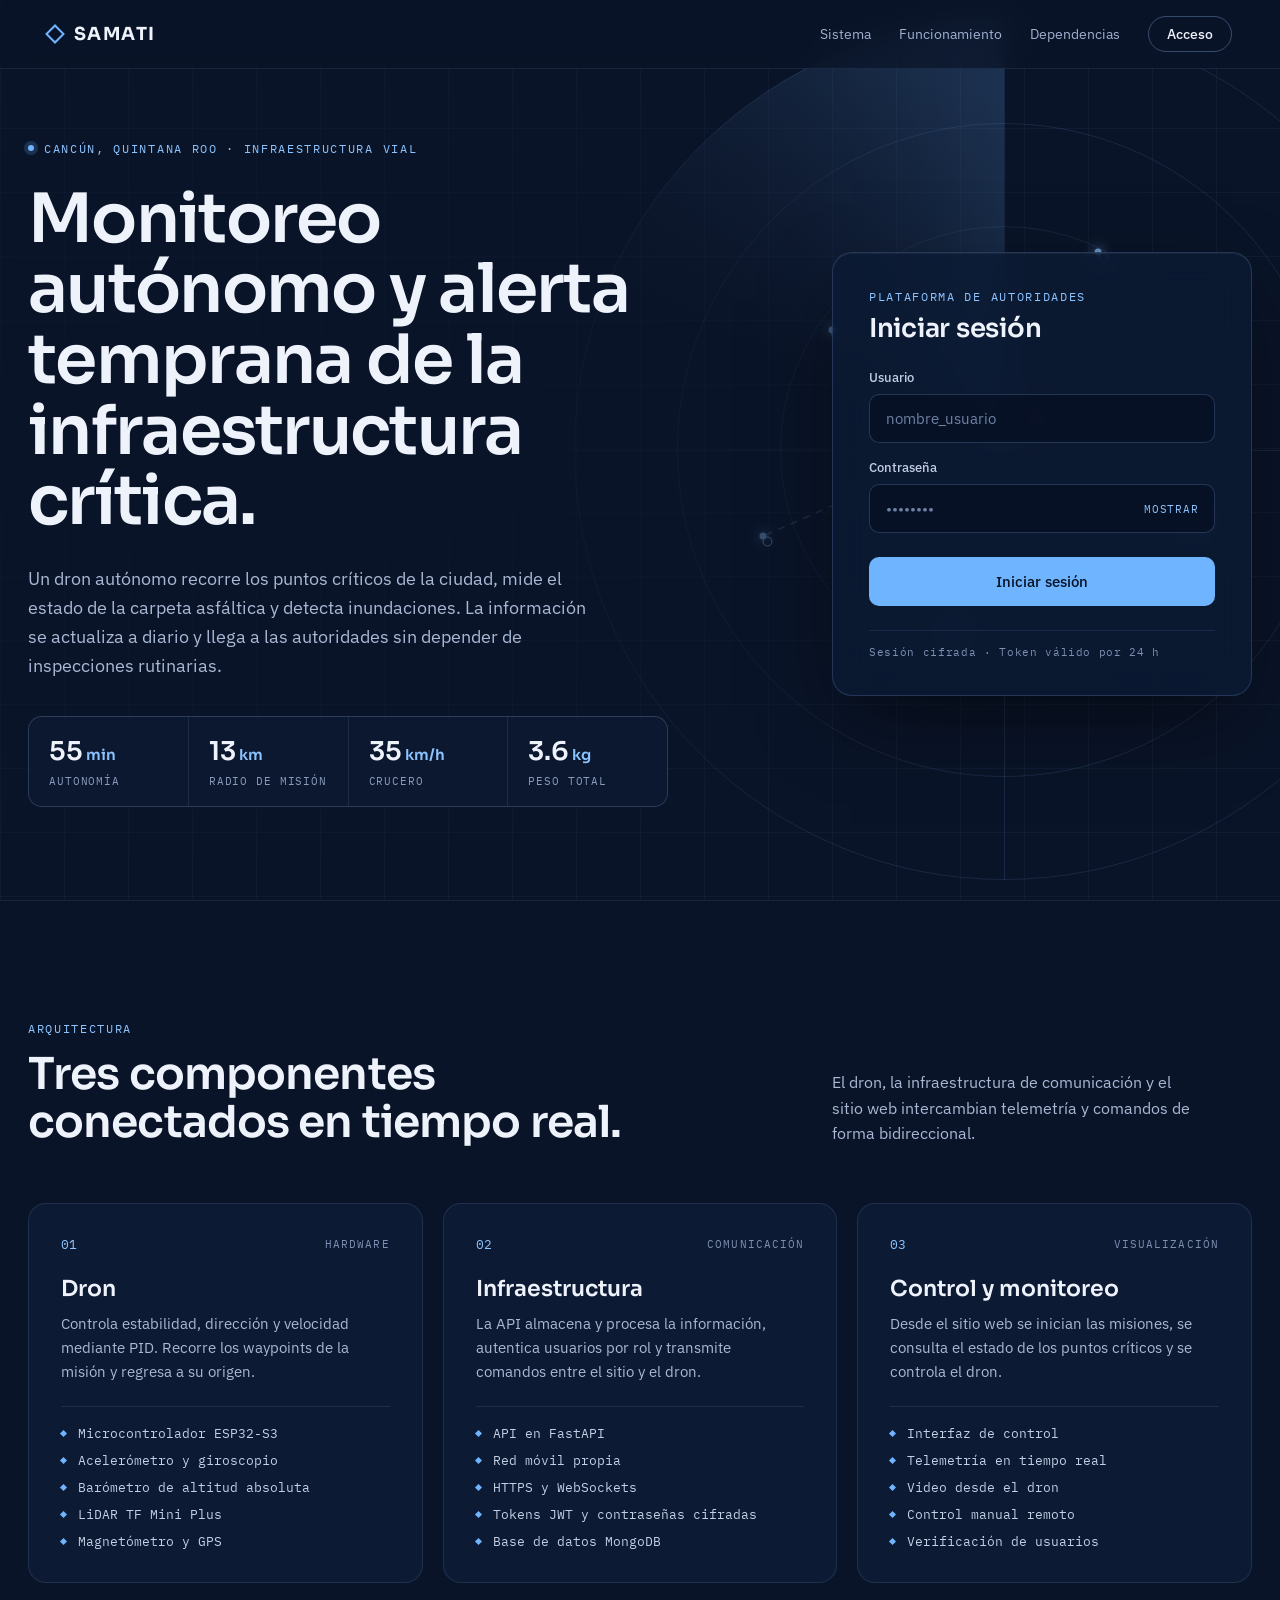
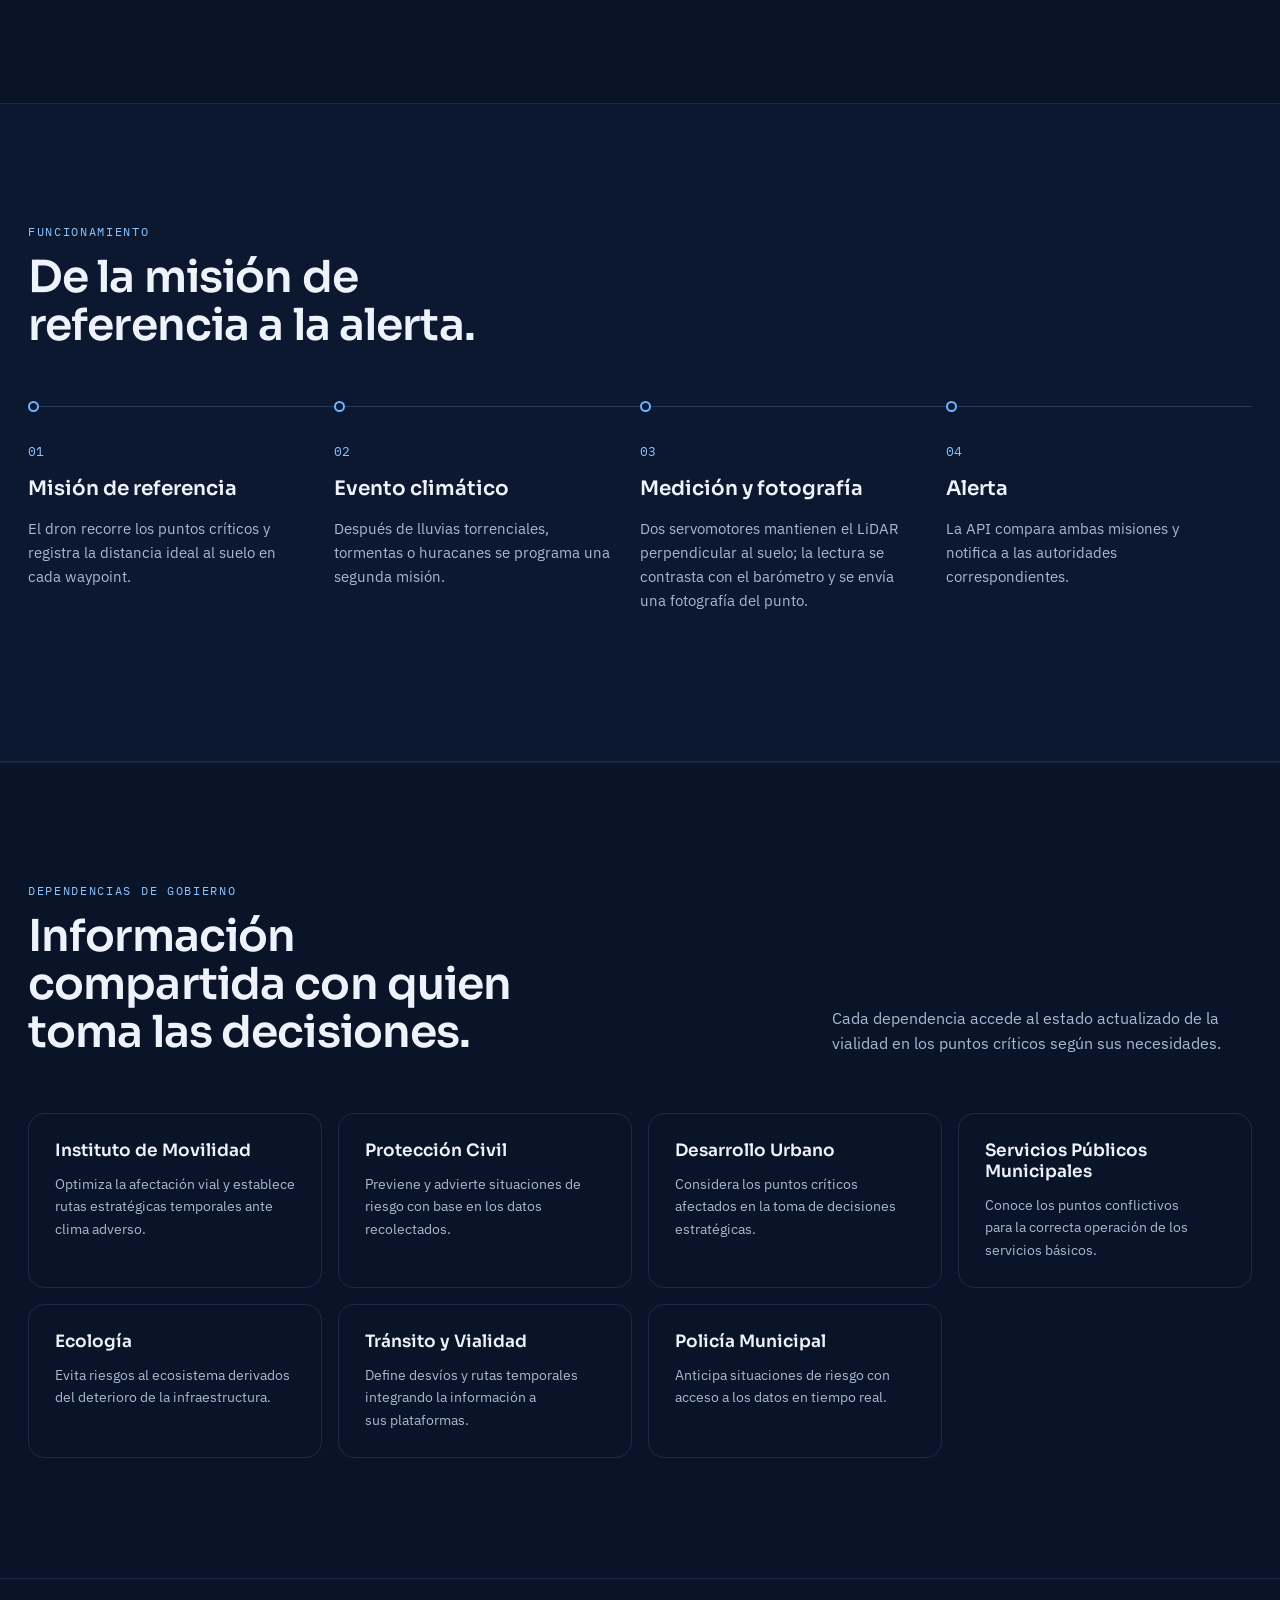
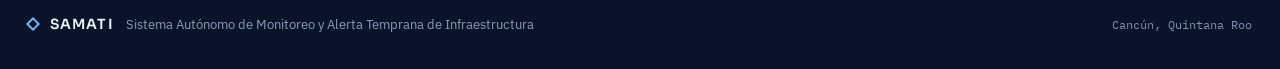
==== sitio_web/index.html @ 6f213a80 "Calude code helps to make  the home page from thw website" ====
<!DOCTYPE html>
<html lang="es">
<head>
  <meta charset="UTF-8">
  <meta name="viewport" content="width=device-width, initial-scale=1.0">
  <title>SAMATI · Monitoreo y Alerta Temprana de Infraestructura</title>
  <link rel="preconnect" href="https://fonts.googleapis.com">
  <link href="https://fonts.googleapis.com/css2?family=Sora:wght@400;500;600;700&family=IBM+Plex+Sans:wght@400;500&family=IBM+Plex+Mono:wght@400;500&display=swap" rel="stylesheet">
  <link rel="stylesheet" href="styless.css">
</head>
<body>

  <header class="barra_navegacion">
    <div class="contenedor barra_navegacion_interior">
      <a href="#inicio" class="logo">
        <span class="logo_marca"></span>
        <span class="logo_texto">SAMATI</span>
      </a>
      <nav class="menu_navegacion">
        <a href="#sistema" class="enlace_menu">Sistema</a>
        <a href="#funcionamiento" class="enlace_menu">Funcionamiento</a>
        <a href="#dependencias" class="enlace_menu">Dependencias</a>
        <button type="button" class="boton_acceso" id="boton_acceso">Acceso</button>
      </nav>
    </div>
  </header>

  <main>
    <section id="inicio" class="seccion_inicio">
      <div class="radar" aria-hidden="true">
        <span class="radar_anillo radar_anillo_1"></span>
        <span class="radar_anillo radar_anillo_2"></span>
        <span class="radar_anillo radar_anillo_3"></span>
        <span class="radar_anillo radar_anillo_4"></span>
        <span class="radar_eje radar_eje_horizontal"></span>
        <span class="radar_eje radar_eje_vertical"></span>
        <span class="radar_barrido"></span>
        <svg class="radar_ruta" viewBox="0 0 100 100" preserveAspectRatio="none">
          <polyline points="30,36 61,27 72,58 44,71 54,46 22,60"></polyline>
        </svg>
        <span class="punto_ruta" style="--pos_x:30%;--pos_y:36%;--retraso:0s"></span>
        <span class="punto_ruta" style="--pos_x:61%;--pos_y:27%;--retraso:.45s"></span>
        <span class="punto_ruta" style="--pos_x:72%;--pos_y:58%;--retraso:.9s"></span>
        <span class="punto_ruta" style="--pos_x:44%;--pos_y:71%;--retraso:1.35s"></span>
        <span class="punto_ruta punto_ruta_alerta" style="--pos_x:54%;--pos_y:46%;--retraso:1.8s"></span>
        <span class="punto_ruta" style="--pos_x:22%;--pos_y:60%;--retraso:2.25s"></span>
      </div>
      <div class="inicio_degradado" aria-hidden="true"></div>

      <div class="contenedor inicio_contenido">
        <div class="inicio_texto">
          <div class="etiqueta_ubicacion revelar" style="--retraso:0ms">
            <span class="punto_estado"></span>
            <span>Cancún, Quintana Roo · Infraestructura vial</span>
          </div>
          <h1 class="titulo_principal revelar" style="--retraso:100ms">Monitoreo autónomo y alerta temprana de la infraestructura crítica.</h1>
          <p class="texto_principal revelar" style="--retraso:200ms">Un dron autónomo recorre los puntos críticos de la ciudad, mide el estado de la carpeta asfáltica y detecta inundaciones. La información se actualiza a diario y llega a las autoridades sin depender de inspecciones rutinarias.</p>
          <div class="cuadricula_datos revelar" style="--retraso:300ms">
            <div class="dato"><span class="dato_valor">55<span class="dato_unidad">min</span></span><span class="dato_nombre">Autonomía</span></div>
            <div class="dato"><span class="dato_valor">13<span class="dato_unidad">km</span></span><span class="dato_nombre">Radio de misión</span></div>
            <div class="dato"><span class="dato_valor">35<span class="dato_unidad">km/h</span></span><span class="dato_nombre">Crucero</span></div>
            <div class="dato"><span class="dato_valor">3.6<span class="dato_unidad">kg</span></span><span class="dato_nombre">Peso total</span></div>
          </div>
        </div>

        <div class="tarjeta_login revelar" style="--retraso:250ms">
          <form id="formulario_login" class="formulario_login" novalidate>
            <div class="encabezado_login">
              <span class="etiqueta_mono">Plataforma de autoridades</span>
              <h2 class="titulo_login">Iniciar sesión</h2>
            </div>
            <div class="grupo_campos">
              <label for="campo_usuario" class="campo">
                <span class="campo_etiqueta">Usuario</span>
                <input id="campo_usuario" name="username" type="text" class="campo_entrada" autocomplete="username" placeholder="nombre_usuario">
              </label>
              <label for="campo_contrasena" class="campo">
                <span class="campo_etiqueta">Contraseña</span>
                <span class="campo_contrasena_envoltura">
                  <input id="campo_contrasena" name="password" type="password" class="campo_entrada campo_entrada_contrasena" autocomplete="current-password" placeholder="••••••••">
                  <button type="button" id="boton_mostrar_contrasena" class="boton_mostrar_contrasena">Mostrar</button>
                </span>
              </label>
            </div>
            <div id="mensaje_error" class="mensaje_error" role="alert" hidden>
              <span class="mensaje_error_punto"></span>
              <span id="mensaje_error_texto"></span>
            </div>
            <button type="submit" id="boton_iniciar_sesion" class="boton_primario">
              <span class="indicador_carga"></span>
              <span id="texto_boton_login">Iniciar sesión</span>
            </button>
            <div class="nota_login">Sesión cifrada · Token válido por 24 h</div>
          </form>

          <div id="vista_acceso_exitoso" class="vista_acceso_exitoso" hidden>
            <div class="icono_exito"><span class="icono_exito_marca"></span></div>
            <div class="encabezado_login">
              <span class="etiqueta_mono">Acceso concedido</span>
              <h2 class="titulo_login">Bienvenido, <span id="nombre_usuario_exito"></span></h2>
              <p class="texto_secundario">Tu sesión está activa durante las próximas 24 horas.</p>
            </div>
            <a href="panel_control.html" class="boton_primario">Ir al panel de control</a>
            <button type="button" id="boton_cerrar_sesion" class="boton_texto">Cerrar sesión</button>
          </div>
        </div>
      </div>
    </section>

    <section id="sistema" class="seccion">
      <div class="contenedor seccion_interior">
        <div class="encabezado_seccion revelar">
          <div class="encabezado_seccion_titulos">
            <span class="etiqueta_mono">Arquitectura</span>
            <h2 class="titulo_seccion">Tres componentes conectados en tiempo real.</h2>
          </div>
          <p class="texto_secundario encabezado_seccion_texto">El dron, la infraestructura de comunicación y el sitio web intercambian telemetría y comandos de forma bidireccional.</p>
        </div>
        <div class="cuadricula_componentes">
          <article class="tarjeta_componente revelar" style="--retraso:0ms">
            <div class="tarjeta_componente_cabecera"><span class="numero_mono">01</span><span class="etiqueta_pequena">Hardware</span></div>
            <div class="tarjeta_componente_texto">
              <h3 class="titulo_tarjeta">Dron</h3>
              <p class="texto_secundario">Controla estabilidad, dirección y velocidad mediante PID. Recorre los waypoints de la misión y regresa a su origen.</p>
            </div>
            <ul class="lista_elementos">
              <li>Microcontrolador ESP32-S3</li>
              <li>Acelerómetro y giroscopio</li>
              <li>Barómetro de altitud absoluta</li>
              <li>LiDAR TF Mini Plus</li>
              <li>Magnetómetro y GPS</li>
            </ul>
          </article>
          <article class="tarjeta_componente revelar" style="--retraso:120ms">
            <div class="tarjeta_componente_cabecera"><span class="numero_mono">02</span><span class="etiqueta_pequena">Comunicación</span></div>
            <div class="tarjeta_componente_texto">
              <h3 class="titulo_tarjeta">Infraestructura</h3>
              <p class="texto_secundario">La API almacena y procesa la información, autentica usuarios por rol y transmite comandos entre el sitio y el dron.</p>
            </div>
            <ul class="lista_elementos">
              <li>API en FastAPI</li>
              <li>Red móvil propia</li>
              <li>HTTPS y WebSockets</li>
              <li>Tokens JWT y contraseñas cifradas</li>
              <li>Base de datos MongoDB</li>
            </ul>
          </article>
          <article class="tarjeta_componente revelar" style="--retraso:240ms">
            <div class="tarjeta_componente_cabecera"><span class="numero_mono">03</span><span class="etiqueta_pequena">Visualización</span></div>
            <div class="tarjeta_componente_texto">
              <h3 class="titulo_tarjeta">Control y monitoreo</h3>
              <p class="texto_secundario">Desde el sitio web se inician las misiones, se consulta el estado de los puntos críticos y se controla el dron.</p>
            </div>
            <ul class="lista_elementos">
              <li>Interfaz de control</li>
              <li>Telemetría en tiempo real</li>
              <li>Video desde el dron</li>
              <li>Control manual remoto</li>
              <li>Verificación de usuarios</li>
            </ul>
          </article>
        </div>
      </div>
    </section>

    <section id="funcionamiento" class="seccion seccion_alterna">
      <div class="contenedor seccion_interior">
        <div class="encabezado_seccion revelar">
          <div class="encabezado_seccion_titulos">
            <span class="etiqueta_mono">Funcionamiento</span>
            <h2 class="titulo_seccion">De la misión de referencia a la alerta.</h2>
          </div>
        </div>
        <ol class="linea_pasos">
          <li class="paso revelar" style="--retraso:0ms">
            <span class="numero_mono">01</span>
            <h3 class="titulo_paso">Misión de referencia</h3>
            <p class="texto_secundario">El dron recorre los puntos críticos y registra la distancia ideal al suelo en cada waypoint.</p>
          </li>
          <li class="paso revelar" style="--retraso:120ms">
            <span class="numero_mono">02</span>
            <h3 class="titulo_paso">Evento climático</h3>
            <p class="texto_secundario">Después de lluvias torrenciales, tormentas o huracanes se programa una segunda misión.</p>
          </li>
          <li class="paso revelar" style="--retraso:240ms">
            <span class="numero_mono">03</span>
            <h3 class="titulo_paso">Medición y fotografía</h3>
            <p class="texto_secundario">Dos servomotores mantienen el LiDAR perpendicular al suelo; la lectura se contrasta con el barómetro y se envía una fotografía del punto.</p>
          </li>
          <li class="paso revelar" style="--retraso:360ms">
            <span class="numero_mono">04</span>
            <h3 class="titulo_paso">Alerta</h3>
            <p class="texto_secundario">La API compara ambas misiones y notifica a las autoridades correspondientes.</p>
          </li>
        </ol>
      </div>
    </section>

    <section id="dependencias" class="seccion">
      <div class="contenedor seccion_interior">
        <div class="encabezado_seccion revelar">
          <div class="encabezado_seccion_titulos">
            <span class="etiqueta_mono">Dependencias de gobierno</span>
            <h2 class="titulo_seccion">Información compartida con quien toma las decisiones.</h2>
          </div>
          <p class="texto_secundario encabezado_seccion_texto">Cada dependencia accede al estado actualizado de la vialidad en los puntos críticos según sus necesidades.</p>
        </div>
        <div class="cuadricula_dependencias">
          <div class="tarjeta_dependencia revelar" style="--retraso:0ms"><h3 class="titulo_dependencia">Instituto de Movilidad</h3><p class="texto_secundario">Optimiza la afectación vial y establece rutas estratégicas temporales ante clima adverso.</p></div>
          <div class="tarjeta_dependencia revelar" style="--retraso:60ms"><h3 class="titulo_dependencia">Protección Civil</h3><p class="texto_secundario">Previene y advierte situaciones de riesgo con base en los datos recolectados.</p></div>
          <div class="tarjeta_dependencia revelar" style="--retraso:120ms"><h3 class="titulo_dependencia">Desarrollo Urbano</h3><p class="texto_secundario">Considera los puntos críticos afectados en la toma de decisiones estratégicas.</p></div>
          <div class="tarjeta_dependencia revelar" style="--retraso:180ms"><h3 class="titulo_dependencia">Servicios Públicos Municipales</h3><p class="texto_secundario">Conoce los puntos conflictivos para la correcta operación de los servicios básicos.</p></div>
          <div class="tarjeta_dependencia revelar" style="--retraso:0ms"><h3 class="titulo_dependencia">Ecología</h3><p class="texto_secundario">Evita riesgos al ecosistema derivados del deterioro de la infraestructura.</p></div>
          <div class="tarjeta_dependencia revelar" style="--retraso:60ms"><h3 class="titulo_dependencia">Tránsito y Vialidad</h3><p class="texto_secundario">Define desvíos y rutas temporales integrando la información a sus plataformas.</p></div>
          <div class="tarjeta_dependencia revelar" style="--retraso:120ms"><h3 class="titulo_dependencia">Policía Municipal</h3><p class="texto_secundario">Anticipa situaciones de riesgo con acceso a los datos en tiempo real.</p></div>
        </div>
      </div>
    </section>
  </main>

  <footer class="pie_pagina">
    <div class="contenedor pie_pagina_interior">
      <div class="pie_pagina_marca">
        <span class="logo_marca logo_marca_pequena"></span>
        <span class="logo_texto logo_texto_pequeno">SAMATI</span>
        <span class="pie_pagina_descripcion">Sistema Autónomo de Monitoreo y Alerta Temprana de Infraestructura</span>
      </div>
      <span class="numero_mono pie_pagina_ubicacion">Cancún, Quintana Roo</span>
    </div>
  </footer>

  <script src="main.js"></script>
</body>
</html>
---- sitio_web/styless.css ----
/* ===== Variables ===== */
:root {
  --color_fondo: #0a1428;
  --color_fondo_alterno: #0c1830;
  --color_superficie: #0d1a33;
  --color_superficie_hover: #102042;
  --color_texto: #eef2fa;
  --color_texto_secundario: #a9b8d4;
  --color_texto_tenue: #8a9bbd;
  --color_acento: #6fb4ff;
  --color_acento_claro: #8cc4ff;
  --color_acento_hover: #9bcbff;
  --color_alerta: #f2c46b;
  --color_error: #ff8a78;
  --color_linea: rgba(140, 175, 235, 0.14);
  --fuente_titulos: 'Sora', sans-serif;
  --fuente_texto: 'IBM Plex Sans', system-ui, sans-serif;
  --fuente_mono: 'IBM Plex Mono', monospace;
  --curva_suave: cubic-bezier(.2, .7, .2, 1);
}

/* ===== Base ===== */
*, *::before, *::after { box-sizing: border-box; }
html { scroll-behavior: smooth; }
body {
  margin: 0;
  background: var(--color_fondo);
  color: var(--color_texto);
  font-family: var(--fuente_texto);
  -webkit-font-smoothing: antialiased;
  overflow-x: hidden;
}
a { color: var(--color_acento_claro); text-decoration: none; }
a:hover { color: #c7e2ff; }
::selection { background: var(--color_acento); color: #071226; }
input::placeholder { color: #6f82a6; }
[hidden] { display: none !important; }

.contenedor { max-width: 1240px; margin: 0 auto; width: 100%; }

/* ===== Tipografía compartida ===== */
.etiqueta_mono {
  font-family: var(--fuente_mono);
  font-size: 12px;
  letter-spacing: .14em;
  text-transform: uppercase;
  color: var(--color_acento_claro);
}
.etiqueta_pequena {
  font-family: var(--fuente_mono);
  font-size: 11px;
  letter-spacing: .1em;
  text-transform: uppercase;
  color: #7d8fb2;
}
.numero_mono { font-family: var(--fuente_mono); font-size: 13px; color: var(--color_acento_claro); }
.texto_secundario { margin: 0; font-size: 15px; line-height: 1.6; color: var(--color_texto_secundario); text-wrap: pretty; }

/* ===== Navegación ===== */
.barra_navegacion {
  position: fixed; top: 0; left: 0; right: 0; z-index: 20;
  background: rgba(10, 20, 40, .72);
  backdrop-filter: blur(14px);
  -webkit-backdrop-filter: blur(14px);
  border-bottom: 1px solid rgba(140, 175, 235, .12);
}
.barra_navegacion_interior {
  padding: 16px 28px;
  display: flex; align-items: center; justify-content: space-between; gap: 24px;
}
.logo { display: flex; align-items: center; gap: 12px; color: var(--color_texto); }
.logo:hover { color: var(--color_texto); }
.logo_marca { width: 14px; height: 14px; border: 2px solid var(--color_acento); transform: rotate(45deg); display: block; }
.logo_marca_pequena { width: 10px; height: 10px; }
.logo_texto { font-family: var(--fuente_titulos); font-weight: 700; font-size: 18px; letter-spacing: .08em; }
.logo_texto_pequeno { font-size: 14px; font-weight: 600; }
.menu_navegacion { display: flex; align-items: center; gap: 28px; flex-wrap: wrap; }
.enlace_menu { color: #9fb0cf; font-size: 14px; transition: color .2s; }
.enlace_menu:hover { color: var(--color_texto); }
.boton_acceso {
  font-family: var(--fuente_texto); font-size: 14px; font-weight: 500;
  color: var(--color_texto); background: transparent;
  border: 1px solid rgba(140, 175, 235, .35); border-radius: 999px;
  padding: 8px 18px; cursor: pointer; transition: all .25s;
}
.boton_acceso:hover { background: var(--color_acento); color: #071226; border-color: var(--color_acento); }

/* ===== Inicio ===== */
.seccion_inicio {
  position: relative; min-height: 100vh;
  display: flex; align-items: center;
  padding: 120px 28px 72px; overflow: hidden;
  background-image:
    linear-gradient(rgba(140, 175, 235, .05) 1px, transparent 1px),
    linear-gradient(90deg, rgba(140, 175, 235, .05) 1px, transparent 1px);
  background-size: 64px 64px;
}
.inicio_degradado {
  position: absolute; inset: 0; pointer-events: none;
  background: radial-gradient(ellipse at 20% 50%, rgba(10, 20, 40, .92) 0%, rgba(10, 20, 40, .55) 45%, rgba(10, 20, 40, 0) 75%);
}
.inicio_contenido {
  position: relative;
  display: flex; flex-wrap: wrap; align-items: center; justify-content: space-between; gap: 56px;
}
.inicio_texto { flex: 1 1 520px; max-width: 640px; display: flex; flex-direction: column; gap: 28px; }
.etiqueta_ubicacion {
  display: flex; align-items: center; gap: 10px;
  font-family: var(--fuente_mono); font-size: 12px; letter-spacing: .14em;
  text-transform: uppercase; color: var(--color_acento_claro);
}
.punto_estado { width: 6px; height: 6px; border-radius: 50%; background: var(--color_acento); box-shadow: 0 0 0 4px rgba(111, 180, 255, .18); }
.titulo_principal {
  margin: 0; font-family: var(--fuente_titulos); font-weight: 600;
  font-size: clamp(38px, 5.4vw, 68px); line-height: 1.04; letter-spacing: -.025em; text-wrap: balance;
}
.texto_principal { margin: 0; font-size: 18px; line-height: 1.6; color: var(--color_texto_secundario); max-width: 560px; text-wrap: pretty; }
.cuadricula_datos {
  display: grid; grid-template-columns: repeat(auto-fit, minmax(120px, 1fr)); gap: 1px;
  background: var(--color_linea); border: 1px solid var(--color_linea);
  border-radius: 14px; overflow: hidden; margin-top: 8px;
}
.dato { background: var(--color_fondo_alterno); padding: 18px 20px; display: flex; flex-direction: column; gap: 6px; }
.dato_valor { font-family: var(--fuente_titulos); font-size: 26px; font-weight: 600; }
.dato_unidad { font-size: 15px; color: var(--color_acento_claro); margin-left: 3px; }
.dato_nombre { font-family: var(--fuente_mono); font-size: 11px; letter-spacing: .08em; text-transform: uppercase; color: var(--color_texto_tenue); }

/* ===== Radar ===== */
.radar {
  position: absolute; right: -12%; top: 50%; transform: translateY(-50%);
  width: min(860px, 110vw); aspect-ratio: 1; pointer-events: none; opacity: .85;
}
.radar_anillo { position: absolute; border-radius: 50%; border: 1px solid rgba(125, 165, 235, .16); }
.radar_anillo_1 { inset: 0; }
.radar_anillo_2 { inset: 12%; }
.radar_anillo_3 { inset: 24%; }
.radar_anillo_4 { inset: 36%; }
.radar_eje { position: absolute; background: rgba(125, 165, 235, .16); }
.radar_eje_horizontal { left: 0; right: 0; top: 50%; height: 1px; }
.radar_eje_vertical { top: 0; bottom: 0; left: 50%; width: 1px; }
.radar_barrido {
  position: absolute; inset: 0; border-radius: 50%;
  background: conic-gradient(from 0deg, rgba(111, 180, 255, 0) 0deg, rgba(111, 180, 255, 0) 290deg, rgba(111, 180, 255, .22) 360deg);
  animation: animacion_giro 8s linear infinite;
}
.radar_ruta { position: absolute; inset: 0; width: 100%; height: 100%; }
.radar_ruta polyline { fill: none; stroke: rgba(140, 196, 255, .35); stroke-width: .18; stroke-dasharray: .8 .8; }
.punto_ruta {
  --color_punto: var(--color_acento_claro);
  position: absolute; left: var(--pos_x); top: var(--pos_y);
  width: 7px; height: 7px; border-radius: 50%;
  background: var(--color_punto); box-shadow: 0 0 12px var(--color_punto);
  transform: translate(-50%, -50%);
}
.punto_ruta::after {
  content: ''; position: absolute; left: 50%; top: 50%;
  width: 10px; height: 10px; border-radius: 50%;
  border: 1px solid var(--color_punto);
  animation: animacion_pulso 2.8s ease-out var(--retraso) infinite;
}
.punto_ruta_alerta { --color_punto: var(--color_alerta); width: 9px; height: 9px; }

/* ===== Login ===== */
.tarjeta_login {
  flex: 0 1 420px; width: 100%; max-width: 440px;
  background: rgba(12, 26, 52, .74);
  backdrop-filter: blur(16px); -webkit-backdrop-filter: blur(16px);
  border: 1px solid rgba(140, 175, 235, .2); border-radius: 20px; padding: 36px;
  box-shadow: 0 30px 80px -20px rgba(0, 0, 0, .6), inset 0 1px 0 rgba(255, 255, 255, .05);
}
.formulario_login, .vista_acceso_exitoso { display: flex; flex-direction: column; gap: 24px; animation: animacion_entrada .5s ease both; }
.encabezado_login { display: flex; flex-direction: column; gap: 8px; }
.titulo_login { margin: 0; font-family: var(--fuente_titulos); font-weight: 600; font-size: 26px; letter-spacing: -.01em; }
.grupo_campos { display: flex; flex-direction: column; gap: 16px; }
.campo { display: flex; flex-direction: column; gap: 8px; }
.campo_etiqueta { font-size: 13px; font-weight: 500; color: #c3cfe5; }
.campo_entrada {
  width: 100%; font-family: var(--fuente_texto); font-size: 15px; color: var(--color_texto);
  background: rgba(6, 14, 30, .6); border: 1px solid rgba(140, 175, 235, .24);
  border-radius: 10px; padding: 14px 16px; outline: none;
  transition: border-color .2s, box-shadow .2s;
}
.campo_entrada:focus { border-color: var(--color_acento); box-shadow: 0 0 0 4px rgba(111, 180, 255, .18); }
.campo_entrada_invalido { border-color: rgba(255, 138, 120, .6); }
.campo_contrasena_envoltura { position: relative; display: block; }
.campo_entrada_contrasena { padding-right: 84px; }
.boton_mostrar_contrasena {
  position: absolute; right: 6px; top: 50%; transform: translateY(-50%);
  font-family: var(--fuente_mono); font-size: 11px; letter-spacing: .08em; text-transform: uppercase;
  color: var(--color_acento_claro); background: transparent; border: none; border-radius: 6px;
  padding: 8px 10px; cursor: pointer; transition: background .2s;
}
.boton_mostrar_contrasena:hover { background: rgba(111, 180, 255, .12); }
.mensaje_error {
  display: flex; gap: 10px; align-items: flex-start;
  font-size: 14px; line-height: 1.45; color: #ffc9c2;
  background: rgba(255, 110, 90, .1); border: 1px solid rgba(255, 130, 110, .3);
  border-radius: 10px; padding: 12px 14px;
  animation: animacion_sacudida .4s ease both;
}
.mensaje_error_punto { width: 6px; height: 6px; border-radius: 50%; background: var(--color_error); margin-top: 7px; flex: none; }
.boton_primario {
  display: flex; align-items: center; justify-content: center; gap: 10px;
  font-family: var(--fuente_texto); font-size: 15px; font-weight: 500;
  color: #071226; background: var(--color_acento);
  border: none; border-radius: 10px; padding: 15px 18px; cursor: pointer;
  transition: background .25s, transform .25s, box-shadow .25s;
}
.boton_primario:hover { color: #071226; background: var(--color_acento_hover); transform: translateY(-1px); box-shadow: 0 10px 30px -10px rgba(111, 180, 255, .6); }
.boton_primario:disabled { cursor: progress; opacity: .85; transform: none; box-shadow: none; }
.indicador_carga {
  display: none; width: 16px; height: 16px; border-radius: 50%;
  border: 2px solid rgba(7, 18, 38, .25); border-top-color: #071226;
  animation: animacion_giro .7s linear infinite;
}
.boton_primario.esta_cargando .indicador_carga { display: block; }
.nota_login {
  font-family: var(--fuente_mono); font-size: 11px; letter-spacing: .06em; color: #7d8fb2;
  padding-top: 14px; border-top: 1px solid rgba(140, 175, 235, .12);
}
.icono_exito {
  width: 48px; height: 48px; border-radius: 50%;
  background: rgba(111, 180, 255, .14); border: 1px solid rgba(111, 180, 255, .5);
  display: flex; align-items: center; justify-content: center;
}
.icono_exito_marca {
  width: 14px; height: 8px; display: block;
  border-left: 2px solid var(--color_acento_claro); border-bottom: 2px solid var(--color_acento_claro);
  transform: rotate(-45deg) translate(1px, -2px);
}
.boton_texto {
  font-family: var(--fuente_texto); font-size: 14px; color: #9fb0cf;
  background: transparent; border: none; padding: 0; cursor: pointer;
  align-self: flex-start; transition: color .2s;
}
.boton_texto:hover { color: var(--color_texto); }

/* ===== Secciones ===== */
.seccion { padding: 120px 28px; border-top: 1px solid rgba(140, 175, 235, .1); }
.seccion_alterna { background: var(--color_fondo_alterno); border-bottom: 1px solid rgba(140, 175, 235, .1); }
.seccion_interior { display: flex; flex-direction: column; gap: 56px; }
.encabezado_seccion { display: flex; flex-wrap: wrap; justify-content: space-between; align-items: flex-end; gap: 24px; }
.encabezado_seccion_titulos { display: flex; flex-direction: column; gap: 14px; max-width: 620px; }
.encabezado_seccion_texto { max-width: 420px; font-size: 16px; }
.titulo_seccion {
  margin: 0; font-family: var(--fuente_titulos); font-weight: 600;
  font-size: clamp(30px, 3.6vw, 44px); line-height: 1.1; letter-spacing: -.02em; text-wrap: balance;
}

/* Sistema */
.cuadricula_componentes { display: grid; grid-template-columns: repeat(auto-fit, minmax(min(100%, 300px), 1fr)); gap: 20px; }
.tarjeta_componente {
  background: var(--color_superficie); border: 1px solid var(--color_linea); border-radius: 18px;
  padding: 32px; display: flex; flex-direction: column; gap: 22px;
  transition: border-color .3s, background .3s;
}
.tarjeta_componente:hover { border-color: rgba(111, 180, 255, .45); background: var(--color_superficie_hover); }
.tarjeta_componente_cabecera { display: flex; justify-content: space-between; align-items: center; }
.tarjeta_componente_texto { display: flex; flex-direction: column; gap: 10px; }
.titulo_tarjeta { margin: 0; font-family: var(--fuente_titulos); font-weight: 600; font-size: 22px; }
.lista_elementos {
  margin: 0; padding: 18px 0 0; list-style: none;
  display: flex; flex-direction: column; gap: 10px;
  border-top: 1px solid rgba(140, 175, 235, .12);
}
.lista_elementos li { display: flex; gap: 12px; align-items: baseline; font-family: var(--fuente_mono); font-size: 13px; color: #c3cfe5; }
.lista_elementos li::before {
  content: ''; width: 5px; height: 5px; background: var(--color_acento);
  transform: rotate(45deg); flex: none; position: relative; top: -2px;
}

/* Funcionamiento */
.linea_pasos { margin: 0; padding: 0; list-style: none; display: grid; grid-template-columns: repeat(auto-fit, minmax(min(100%, 240px), 1fr)); }
.paso {
  position: relative; padding: 28px 28px 28px 0;
  display: flex; flex-direction: column; gap: 16px;
  border-top: 1px solid rgba(140, 175, 235, .22);
}
.paso::before {
  content: ''; position: absolute; top: -6px; left: 0;
  width: 11px; height: 11px; border-radius: 50%;
  background: var(--color_fondo_alterno); border: 2px solid var(--color_acento);
  transition: background .3s, box-shadow .3s;
}
.paso:hover::before { background: var(--color_acento); box-shadow: 0 0 0 6px rgba(111, 180, 255, .15); }
.paso .numero_mono { padding-top: 8px; }
.titulo_paso { margin: 0; font-family: var(--fuente_titulos); font-weight: 600; font-size: 20px; }

/* Dependencias */
.cuadricula_dependencias { display: grid; grid-template-columns: repeat(auto-fill, minmax(min(100%, 270px), 1fr)); gap: 16px; }
.tarjeta_dependencia {
  border: 1px solid var(--color_linea); border-radius: 16px; padding: 26px;
  display: flex; flex-direction: column; gap: 12px;
  transition: background .3s, border-color .3s, translate .3s;
}
.tarjeta_dependencia:hover { background: #0f1e3c; border-color: rgba(111, 180, 255, .4); translate: 0 -3px; }
.tarjeta_dependencia .texto_secundario { font-size: 14px; }
.titulo_dependencia { margin: 0; font-family: var(--fuente_titulos); font-weight: 600; font-size: 17px; }

/* ===== Pie de página ===== */
.pie_pagina { border-top: 1px solid rgba(140, 175, 235, .12); padding: 36px 28px; }
.pie_pagina_interior { display: flex; flex-wrap: wrap; justify-content: space-between; align-items: center; gap: 16px; }
.pie_pagina_marca { display: flex; align-items: center; gap: 12px; flex-wrap: wrap; }
.pie_pagina_descripcion { font-size: 13px; color: var(--color_texto_tenue); }
.pie_pagina_ubicacion { font-size: 12px; color: #7d8fb2; }

/* ===== Animación de aparición ===== */
.revelar {
  opacity: 0; transform: translateY(22px);
  transition: opacity .9s var(--curva_suave) var(--retraso, 0ms), transform .9s var(--curva_suave) var(--retraso, 0ms);
}
.revelar.esta_visible { opacity: 1; transform: none; }

/* ===== Keyframes ===== */
@keyframes animacion_giro { to { transform: rotate(360deg); } }
@keyframes animacion_pulso {
  0% { transform: translate(-50%, -50%) scale(1); opacity: .75; }
  100% { transform: translate(-50%, -50%) scale(4.2); opacity: 0; }
}
@keyframes animacion_entrada { from { opacity: 0; transform: translateY(10px); } to { opacity: 1; transform: none; } }
@keyframes animacion_sacudida {
  0%, 100% { transform: translateX(0); }
  25% { transform: translateX(-5px); }
  50% { transform: translateX(4px); }
  75% { transform: translateX(-2px); }
}

/* ===== Responsivo ===== */
@media (max-width: 720px) {
  .menu_navegacion .enlace_menu { display: none; }
  .radar { opacity: .45; right: -40%; }
  .tarjeta_login { padding: 28px; }
  .seccion { padding: 88px 22px; }
}

@media (prefers-reduced-motion: reduce) {
  html { scroll-behavior: auto; }
  .radar_barrido, .punto_ruta::after { animation: none; }
  .revelar { opacity: 1; transform: none; transition: none; }
}
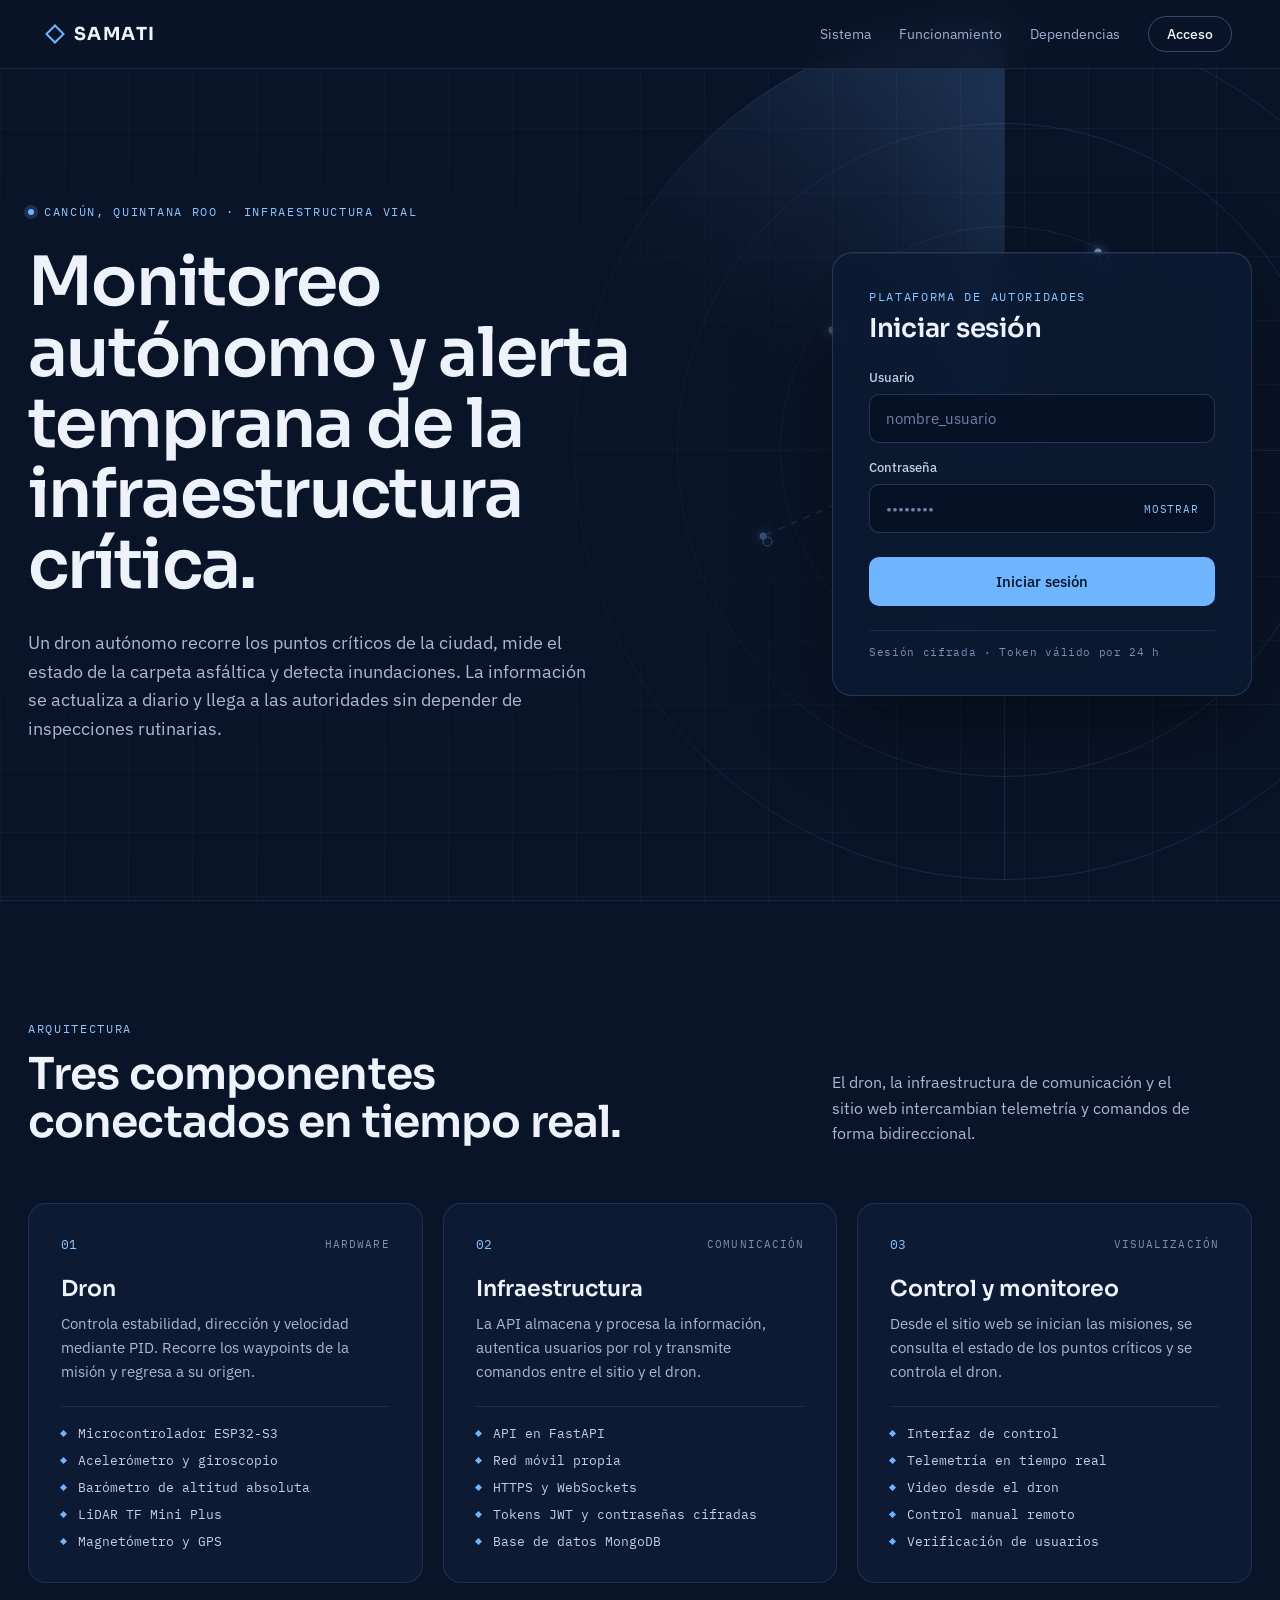
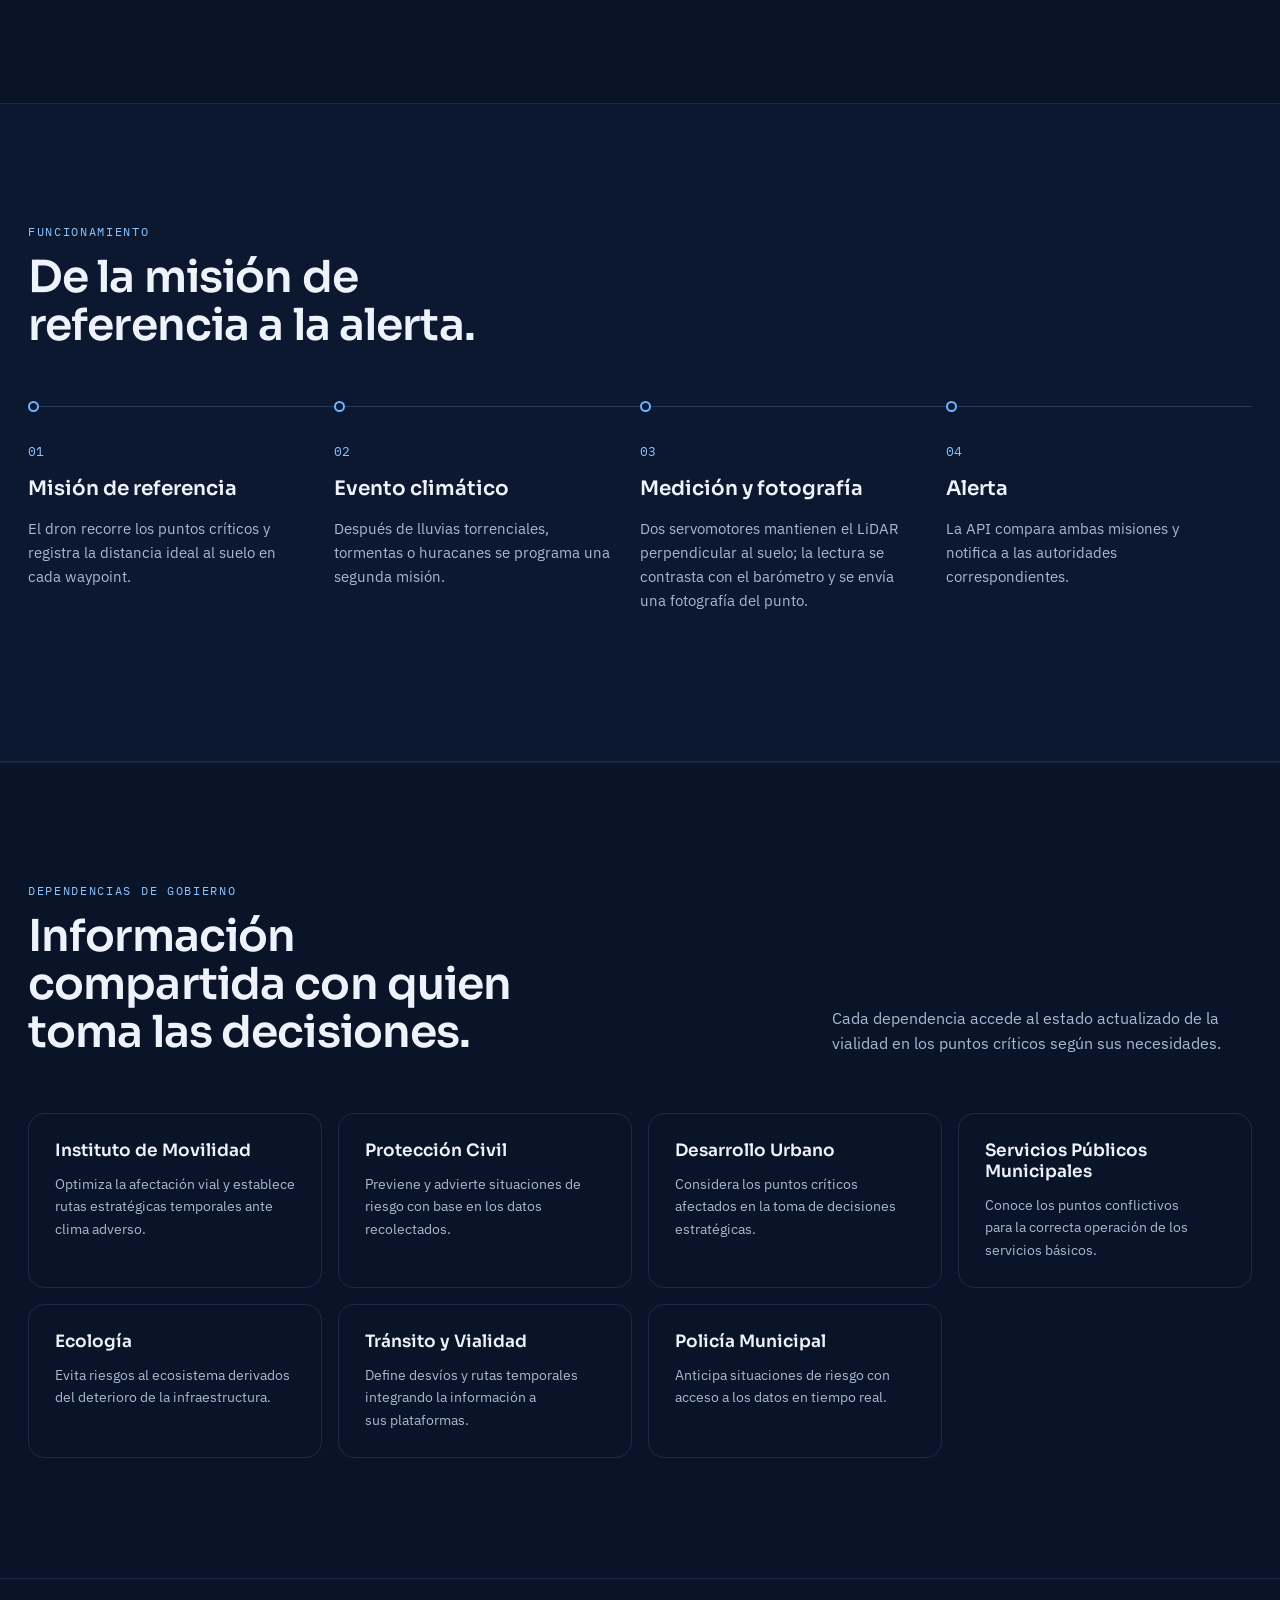
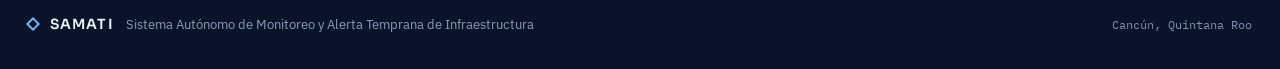
==== commit fc9a07c7: "many updates, page dron, esp cam video on real time, more examples" ====
--- a/sitio_web/index.html
+++ b/sitio_web/index.html
@@ -55,12 +55,14 @@
           </div>
           <h1 class="titulo_principal revelar" style="--retraso:100ms">Monitoreo autónomo y alerta temprana de la infraestructura crítica.</h1>
           <p class="texto_principal revelar" style="--retraso:200ms">Un dron autónomo recorre los puntos críticos de la ciudad, mide el estado de la carpeta asfáltica y detecta inundaciones. La información se actualiza a diario y llega a las autoridades sin depender de inspecciones rutinarias.</p>
+          <!-- TEMPORAL: recuadro de datos del dron oculto. Quitar este comentario para restaurarlo.
           <div class="cuadricula_datos revelar" style="--retraso:300ms">
             <div class="dato"><span class="dato_valor">55<span class="dato_unidad">min</span></span><span class="dato_nombre">Autonomía</span></div>
             <div class="dato"><span class="dato_valor">13<span class="dato_unidad">km</span></span><span class="dato_nombre">Radio de misión</span></div>
             <div class="dato"><span class="dato_valor">35<span class="dato_unidad">km/h</span></span><span class="dato_nombre">Crucero</span></div>
             <div class="dato"><span class="dato_valor">3.6<span class="dato_unidad">kg</span></span><span class="dato_nombre">Peso total</span></div>
           </div>
+          -->
         </div>
 
         <div class="tarjeta_login revelar" style="--retraso:250ms">
@@ -100,7 +102,7 @@
               <h2 class="titulo_login">Bienvenido, <span id="nombre_usuario_exito"></span></h2>
               <p class="texto_secundario">Tu sesión está activa durante las próximas 24 horas.</p>
             </div>
-            <a href="panel_control.html" class="boton_primario">Ir al panel de control</a>
+            <a href="panel_control/index.html" class="boton_primario">Ir al panel de control</a>
             <button type="button" id="boton_cerrar_sesion" class="boton_texto">Cerrar sesión</button>
           </div>
         </div>
@@ -229,6 +231,6 @@
     </div>
   </footer>
 
-  <script src="main.js"></script>
+  <script src="main.js?v=6"></script>
 </body>
 </html>
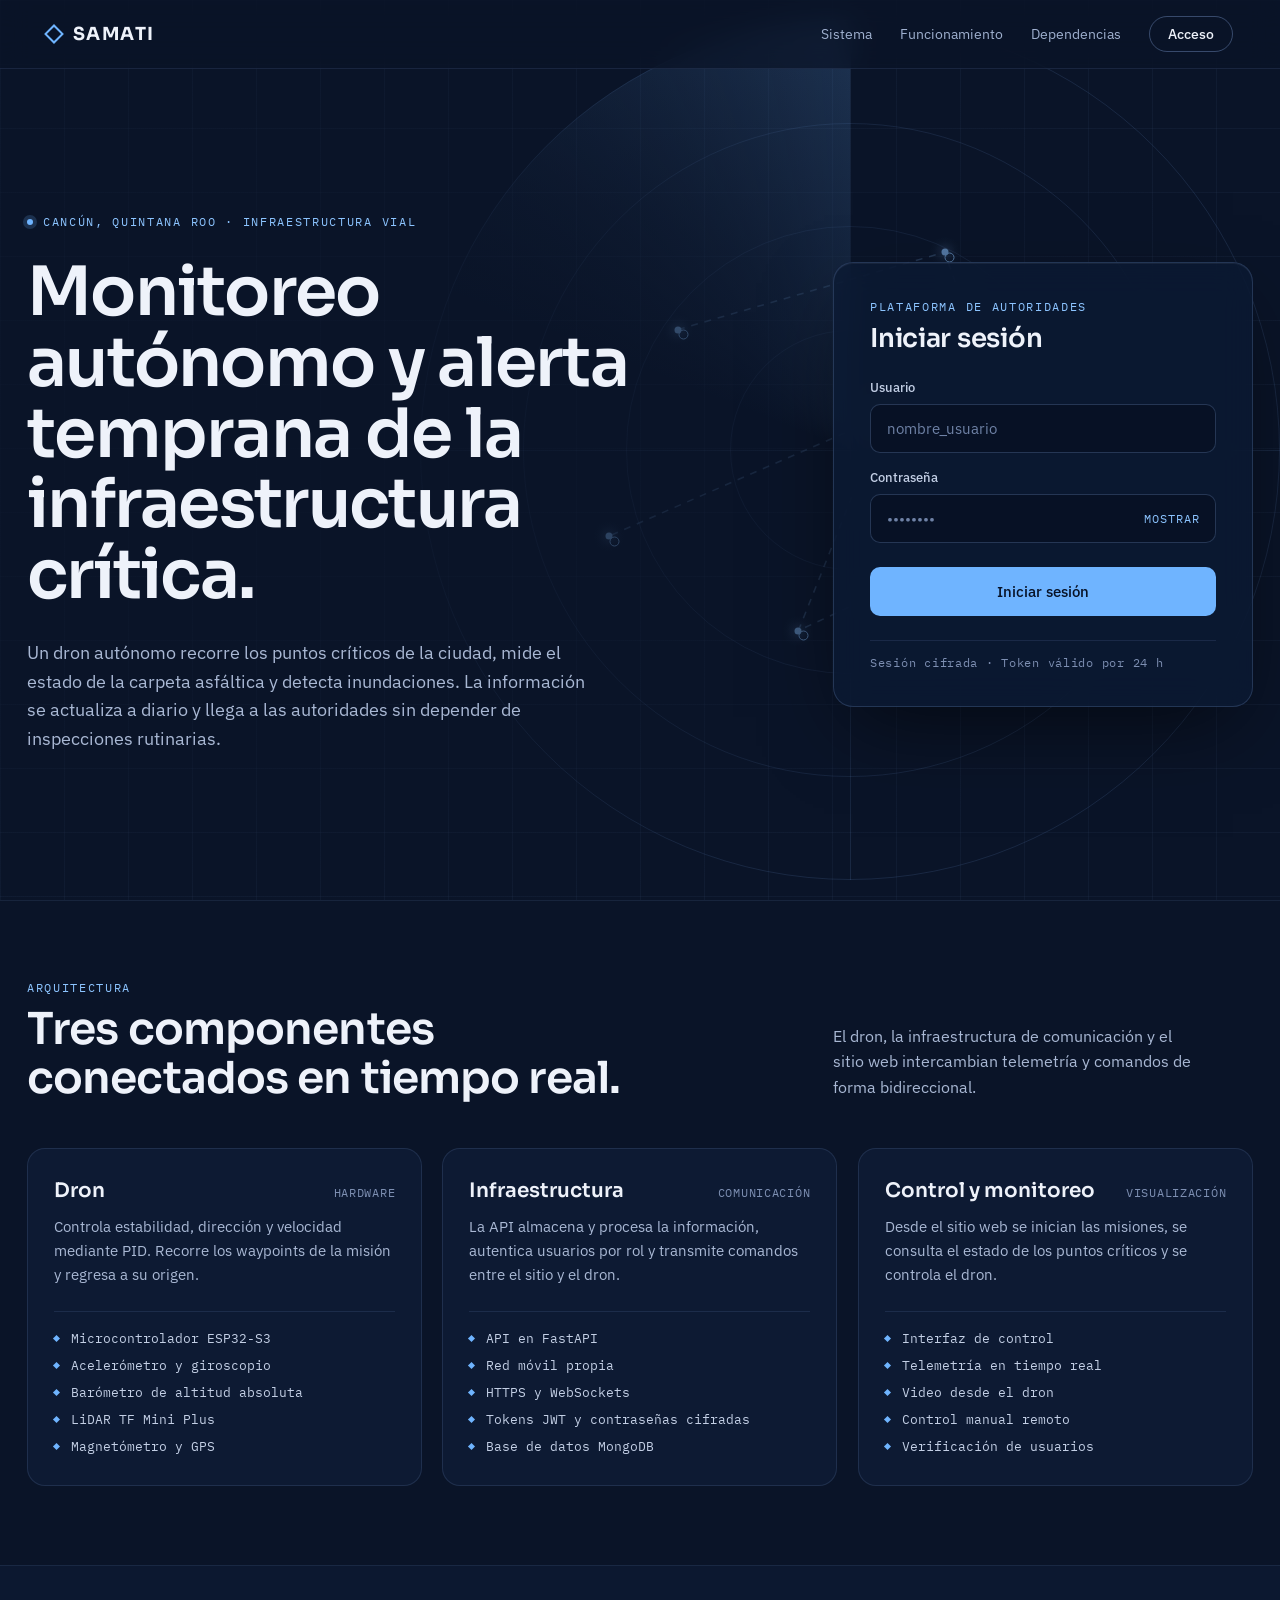
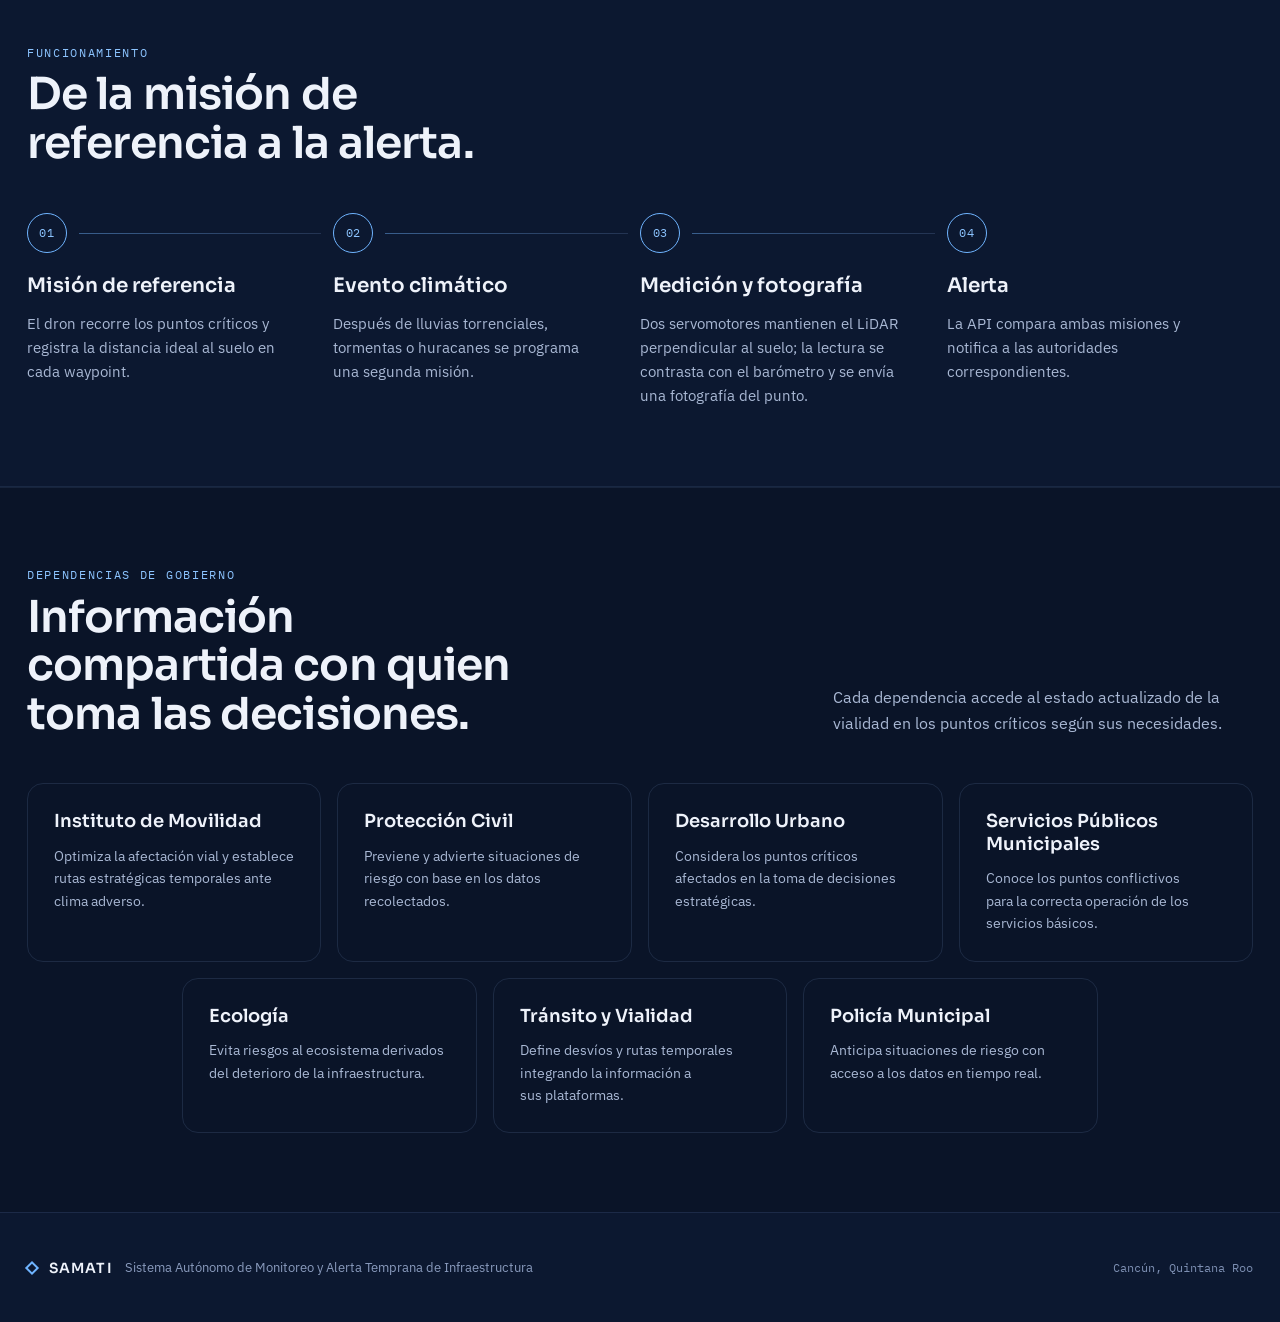
==== commit d2398fea: "Visuals updates, API and Drone" ====
--- a/sitio_web/index.html
+++ b/sitio_web/index.html
@@ -6,7 +6,7 @@
   <title>SAMATI · Monitoreo y Alerta Temprana de Infraestructura</title>
   <link rel="preconnect" href="https://fonts.googleapis.com">
   <link href="https://fonts.googleapis.com/css2?family=Sora:wght@400;500;600;700&family=IBM+Plex+Sans:wght@400;500&family=IBM+Plex+Mono:wght@400;500&display=swap" rel="stylesheet">
-  <link rel="stylesheet" href="styless.css">
+  <link rel="stylesheet" href="styless.css?v=3">
 </head>
 <body>
 
@@ -51,7 +51,7 @@
         <div class="inicio_texto">
           <div class="etiqueta_ubicacion revelar" style="--retraso:0ms">
             <span class="punto_estado"></span>
-            <span>Cancún, Quintana Roo · Infraestructura vial</span>
+            <span class="etiqueta_ubicacion_texto"><span class="sin_corte">Cancún, Quintana Roo ·</span> <span class="sin_corte">Infraestructura vial</span></span>
           </div>
           <h1 class="titulo_principal revelar" style="--retraso:100ms">Monitoreo autónomo y alerta temprana de la infraestructura crítica.</h1>
           <p class="texto_principal revelar" style="--retraso:200ms">Un dron autónomo recorre los puntos críticos de la ciudad, mide el estado de la carpeta asfáltica y detecta inundaciones. La información se actualiza a diario y llega a las autoridades sin depender de inspecciones rutinarias.</p>
@@ -120,9 +120,8 @@
         </div>
         <div class="cuadricula_componentes">
           <article class="tarjeta_componente revelar" style="--retraso:0ms">
-            <div class="tarjeta_componente_cabecera"><span class="numero_mono">01</span><span class="etiqueta_pequena">Hardware</span></div>
             <div class="tarjeta_componente_texto">
-              <h3 class="titulo_tarjeta">Dron</h3>
+              <div class="tarjeta_componente_cabecera"><h3 class="titulo_tarjeta">Dron</h3><span class="etiqueta_pequena">Hardware</span></div>
               <p class="texto_secundario">Controla estabilidad, dirección y velocidad mediante PID. Recorre los waypoints de la misión y regresa a su origen.</p>
             </div>
             <ul class="lista_elementos">
@@ -134,9 +133,8 @@
             </ul>
           </article>
           <article class="tarjeta_componente revelar" style="--retraso:120ms">
-            <div class="tarjeta_componente_cabecera"><span class="numero_mono">02</span><span class="etiqueta_pequena">Comunicación</span></div>
             <div class="tarjeta_componente_texto">
-              <h3 class="titulo_tarjeta">Infraestructura</h3>
+              <div class="tarjeta_componente_cabecera"><h3 class="titulo_tarjeta">Infraestructura</h3><span class="etiqueta_pequena">Comunicación</span></div>
               <p class="texto_secundario">La API almacena y procesa la información, autentica usuarios por rol y transmite comandos entre el sitio y el dron.</p>
             </div>
             <ul class="lista_elementos">
@@ -148,9 +146,8 @@
             </ul>
           </article>
           <article class="tarjeta_componente revelar" style="--retraso:240ms">
-            <div class="tarjeta_componente_cabecera"><span class="numero_mono">03</span><span class="etiqueta_pequena">Visualización</span></div>
             <div class="tarjeta_componente_texto">
-              <h3 class="titulo_tarjeta">Control y monitoreo</h3>
+              <div class="tarjeta_componente_cabecera"><h3 class="titulo_tarjeta">Control y monitoreo</h3><span class="etiqueta_pequena">Visualización</span></div>
               <p class="texto_secundario">Desde el sitio web se inician las misiones, se consulta el estado de los puntos críticos y se controla el dron.</p>
             </div>
             <ul class="lista_elementos">
@@ -175,22 +172,22 @@
         </div>
         <ol class="linea_pasos">
           <li class="paso revelar" style="--retraso:0ms">
-            <span class="numero_mono">01</span>
+            <span class="numero_mono paso_nodo" aria-hidden="true">01</span>
             <h3 class="titulo_paso">Misión de referencia</h3>
             <p class="texto_secundario">El dron recorre los puntos críticos y registra la distancia ideal al suelo en cada waypoint.</p>
           </li>
           <li class="paso revelar" style="--retraso:120ms">
-            <span class="numero_mono">02</span>
+            <span class="numero_mono paso_nodo" aria-hidden="true">02</span>
             <h3 class="titulo_paso">Evento climático</h3>
             <p class="texto_secundario">Después de lluvias torrenciales, tormentas o huracanes se programa una segunda misión.</p>
           </li>
           <li class="paso revelar" style="--retraso:240ms">
-            <span class="numero_mono">03</span>
+            <span class="numero_mono paso_nodo" aria-hidden="true">03</span>
             <h3 class="titulo_paso">Medición y fotografía</h3>
             <p class="texto_secundario">Dos servomotores mantienen el LiDAR perpendicular al suelo; la lectura se contrasta con el barómetro y se envía una fotografía del punto.</p>
           </li>
           <li class="paso revelar" style="--retraso:360ms">
-            <span class="numero_mono">04</span>
+            <span class="numero_mono paso_nodo" aria-hidden="true">04</span>
             <h3 class="titulo_paso">Alerta</h3>
             <p class="texto_secundario">La API compara ambas misiones y notifica a las autoridades correspondientes.</p>
           </li>
@@ -231,6 +228,6 @@
     </div>
   </footer>
 
-  <script src="main.js?v=6"></script>
+  <script src="main.js?v=7"></script>
 </body>
 </html>
--- a/sitio_web/styless.css
+++ b/sitio_web/styless.css
@@ -1,3 +1,23 @@
+/* =====================================================================
+   SAMATI · Hoja global (la cargan TODAS las páginas antes de la suya)
+
+   Cortes estándar (usar estos números exactos en todos los archivos;
+   las variables CSS no funcionan dentro de @media):
+     480px  → teléfono grande   @media (max-width: 480px)
+     768px  → tablet            @media (max-width: 768px)
+     1024px → laptop chica      @media (max-width: 1024px)
+     1440px → escritorio        @media (min-width: 1440px)
+     1920px → monitor grande    @media (min-width: 1920px)
+   Táctil: @media (pointer: coarse) → alto mínimo var(--tam_toque).
+
+   Tokens fluidos (definidos en :root):
+     · Texto (--texto_*, --titulo_*): igual que antes hasta 1600px y
+       crecen con vw hasta 2560px. En teléfono nunca bajan de 12px.
+     · Espacios (--espacio_1..6): crecen de forma lineal de 360 a 2560px.
+     · --gutter_lateral: 16px en 360px → 28px en 1366px → 32px tope.
+     · --ancho_max_contenido: tope del contenido en monitores grandes.
+   ===================================================================== */
+
 /* ===== Variables ===== */
 :root {
   --color_fondo: #0a1428;
@@ -17,6 +37,30 @@
   --fuente_texto: 'IBM Plex Sans', system-ui, sans-serif;
   --fuente_mono: 'IBM Plex Mono', monospace;
   --curva_suave: cubic-bezier(.2, .7, .2, 1);
+
+  /* Escala tipográfica fluida: valor actual hasta 1600px, crece hasta 2560px */
+  --texto_xs: clamp(12px, 8.667px + .2083vw, 14px);     /* 12 → 14 (antes 11-12) */
+  --texto_sm: clamp(13px, 8.833px + .2604vw, 15.5px);   /* 13 → 15.5 */
+  --texto_md: clamp(14px, 9.833px + .2604vw, 16.5px);   /* 14 → 16.5 */
+  --texto_base: clamp(15px, 10px + .3125vw, 18px);      /* 15 → 18 */
+  --texto_lg: clamp(16px, 11px + .3125vw, 19px);        /* 16 → 19 */
+  --texto_xl: clamp(18px, 11.333px + .4167vw, 22px);    /* 18 → 22 */
+  --titulo_xs: clamp(20px, 13.333px + .4167vw, 24px);   /* 20 → 24 */
+  --titulo_sm: clamp(22px, 13.667px + .5208vw, 27px);   /* 22 → 27 */
+  --titulo_md: clamp(26px, 16px + .625vw, 32px);        /* 26 → 32 */
+  --titulo_lg: clamp(30px, 3.6vw, max(44px, 24px + 1.25vw));        /* 30 → 44 → 56 */
+  --titulo_xl: clamp(38px, 5.4vw, max(68px, 41.333px + 1.6667vw));  /* 38 → 68 → 84 */
+
+  /* Espaciados fluidos (360 → 2560px) */
+  --espacio_1: clamp(4px, 3.345px + .1818vw, 8px);
+  --espacio_2: clamp(8px, 7.018px + .2727vw, 14px);
+  --espacio_3: clamp(12px, 10.036px + .5455vw, 24px);
+  --espacio_4: clamp(16px, 12.727px + .9091vw, 36px);
+  --espacio_5: clamp(24px, 18.764px + 1.4545vw, 56px);
+  --espacio_6: clamp(40px, 30.836px + 2.5455vw, 96px);
+  --gutter_lateral: clamp(16px, 11.706px + 1.1928vw, 32px);
+  --ancho_max_contenido: 1760px;
+  --tam_toque: 44px;
 }
 
 /* ===== Base ===== */
@@ -36,25 +80,25 @@
 input::placeholder { color: #6f82a6; }
 [hidden] { display: none !important; }
 
-.contenedor { max-width: 1240px; margin: 0 auto; width: 100%; }
+.contenedor { max-width: clamp(1240px, 64vw, var(--ancho_max_contenido)); margin: 0 auto; width: 100%; }  /* 1240px hasta 1920px; crece en monitores grandes */
 
 /* ===== Tipografía compartida ===== */
 .etiqueta_mono {
   font-family: var(--fuente_mono);
-  font-size: 12px;
+  font-size: var(--texto_xs);
   letter-spacing: .14em;
   text-transform: uppercase;
   color: var(--color_acento_claro);
 }
 .etiqueta_pequena {
   font-family: var(--fuente_mono);
-  font-size: 11px;
+  font-size: var(--texto_xs);
   letter-spacing: .1em;
   text-transform: uppercase;
   color: #7d8fb2;
 }
-.numero_mono { font-family: var(--fuente_mono); font-size: 13px; color: var(--color_acento_claro); }
-.texto_secundario { margin: 0; font-size: 15px; line-height: 1.6; color: var(--color_texto_secundario); text-wrap: pretty; }
+.numero_mono { font-family: var(--fuente_mono); font-size: var(--texto_sm); color: var(--color_acento_claro); }
+.texto_secundario { margin: 0; font-size: var(--texto_base); line-height: 1.6; color: var(--color_texto_secundario); text-wrap: pretty; }
 
 /* ===== Navegación ===== */
 .barra_navegacion {
@@ -65,20 +109,26 @@
   border-bottom: 1px solid rgba(140, 175, 235, .12);
 }
 .barra_navegacion_interior {
-  padding: 16px 28px;
+  padding: 16px var(--gutter_lateral);
   display: flex; align-items: center; justify-content: space-between; gap: 24px;
 }
 .logo { display: flex; align-items: center; gap: 12px; color: var(--color_texto); }
 .logo:hover { color: var(--color_texto); }
 .logo_marca { width: 14px; height: 14px; border: 2px solid var(--color_acento); transform: rotate(45deg); display: block; }
 .logo_marca_pequena { width: 10px; height: 10px; }
-.logo_texto { font-family: var(--fuente_titulos); font-weight: 700; font-size: 18px; letter-spacing: .08em; }
-.logo_texto_pequeno { font-size: 14px; font-weight: 600; }
+.logo_texto { font-family: var(--fuente_titulos); font-weight: 700; font-size: var(--texto_xl); letter-spacing: .08em; }
+.logo_texto_pequeno { font-size: var(--texto_md); font-weight: 600; }
 .menu_navegacion { display: flex; align-items: center; gap: 28px; flex-wrap: wrap; }
-.enlace_menu { color: #9fb0cf; font-size: 14px; transition: color .2s; }
-.enlace_menu:hover { color: var(--color_texto); }
+.enlace_menu { position: relative; color: #9fb0cf; font-size: var(--texto_md); padding-block: 8px; transition: color .2s; }
+.enlace_menu::after {
+  content: ''; position: absolute; left: 0; right: 0; bottom: 2px; height: 1px;
+  background: var(--color_acento); transform: scaleX(0); transform-origin: left; transition: transform .25s var(--curva_suave);
+}
+.enlace_menu:hover, .enlace_menu:focus-visible { color: var(--color_texto); }
+.enlace_menu:hover::after, .enlace_menu:focus-visible::after { transform: scaleX(1); }
+.enlace_menu:focus-visible { outline: none; }
 .boton_acceso {
-  font-family: var(--fuente_texto); font-size: 14px; font-weight: 500;
+  font-family: var(--fuente_texto); font-size: var(--texto_md); font-weight: 500;
   color: var(--color_texto); background: transparent;
   border: 1px solid rgba(140, 175, 235, .35); border-radius: 999px;
   padding: 8px 18px; cursor: pointer; transition: all .25s;
@@ -87,9 +137,11 @@
 
 /* ===== Inicio ===== */
 .seccion_inicio {
-  position: relative; min-height: 100vh;
+  /* --alto_barra: alto de la barra fija; el relleno superior la compensa para centrar en el área visible */
+  --alto_barra: 68px;
+  position: relative; min-height: 100vh; min-height: 100svh;
   display: flex; align-items: center;
-  padding: 120px 28px 72px; overflow: hidden;
+  padding: calc(var(--alto_barra) + var(--espacio_5)) var(--gutter_lateral) var(--espacio_5); overflow: hidden;
   background-image:
     linear-gradient(rgba(140, 175, 235, .05) 1px, transparent 1px),
     linear-gradient(90deg, rgba(140, 175, 235, .05) 1px, transparent 1px);
@@ -103,32 +155,36 @@
   position: relative;
   display: flex; flex-wrap: wrap; align-items: center; justify-content: space-between; gap: 56px;
 }
-.inicio_texto { flex: 1 1 520px; max-width: 640px; display: flex; flex-direction: column; gap: 28px; }
+.inicio_texto { flex: 1 1 520px; max-width: clamp(640px, 32vw, 860px); display: flex; flex-direction: column; gap: 28px; }
 .etiqueta_ubicacion {
   display: flex; align-items: center; gap: 10px;
-  font-family: var(--fuente_mono); font-size: 12px; letter-spacing: .14em;
+  font-family: var(--fuente_mono); font-size: var(--texto_xs); letter-spacing: .14em;
   text-transform: uppercase; color: var(--color_acento_claro);
 }
-.punto_estado { width: 6px; height: 6px; border-radius: 50%; background: var(--color_acento); box-shadow: 0 0 0 4px rgba(111, 180, 255, .18); }
+.etiqueta_ubicacion_texto { min-width: 0; }
+.sin_corte { white-space: nowrap; }
+.punto_estado { flex: none; width: 6px; height: 6px; border-radius: 50%; background: var(--color_acento); box-shadow: 0 0 0 4px rgba(111, 180, 255, .18); }
 .titulo_principal {
   margin: 0; font-family: var(--fuente_titulos); font-weight: 600;
-  font-size: clamp(38px, 5.4vw, 68px); line-height: 1.04; letter-spacing: -.025em; text-wrap: balance;
-}
-.texto_principal { margin: 0; font-size: 18px; line-height: 1.6; color: var(--color_texto_secundario); max-width: 560px; text-wrap: pretty; }
+  font-size: var(--titulo_xl); line-height: 1.04; letter-spacing: -.025em; text-wrap: balance;
+}
+.texto_principal { margin: 0; font-size: var(--texto_xl); line-height: 1.6; color: var(--color_texto_secundario); max-width: clamp(560px, 28vw, 720px); text-wrap: pretty; }
 .cuadricula_datos {
   display: grid; grid-template-columns: repeat(auto-fit, minmax(120px, 1fr)); gap: 1px;
   background: var(--color_linea); border: 1px solid var(--color_linea);
   border-radius: 14px; overflow: hidden; margin-top: 8px;
 }
 .dato { background: var(--color_fondo_alterno); padding: 18px 20px; display: flex; flex-direction: column; gap: 6px; }
-.dato_valor { font-family: var(--fuente_titulos); font-size: 26px; font-weight: 600; }
-.dato_unidad { font-size: 15px; color: var(--color_acento_claro); margin-left: 3px; }
-.dato_nombre { font-family: var(--fuente_mono); font-size: 11px; letter-spacing: .08em; text-transform: uppercase; color: var(--color_texto_tenue); }
+.dato_valor { font-family: var(--fuente_titulos); font-size: var(--titulo_md); font-weight: 600; }
+.dato_unidad { font-size: var(--texto_base); color: var(--color_acento_claro); margin-left: 3px; }
+.dato_nombre { font-family: var(--fuente_mono); font-size: var(--texto_xs); letter-spacing: .08em; text-transform: uppercase; color: var(--color_texto_tenue); }
 
 /* ===== Radar ===== */
 .radar {
-  position: absolute; right: -12%; top: 50%; transform: translateY(-50%);
-  width: min(860px, 110vw); aspect-ratio: 1; pointer-events: none; opacity: .85;
+  /* Decorativo: siempre dentro del ancho visible (no genera scroll ni queda cortado).
+     En monitores grandes se acerca al bloque de contenido en vez de pegarse al borde. */
+  position: absolute; right: max(0px, calc(50% - 1100px)); top: 50%; transform: translateY(-50%);
+  width: min(clamp(860px, 40vw, 1080px), 100%); aspect-ratio: 1; pointer-events: none; opacity: .85;
 }
 .radar_anillo { position: absolute; border-radius: 50%; border: 1px solid rgba(125, 165, 235, .16); }
 .radar_anillo_1 { inset: 0; }
@@ -140,8 +196,9 @@
 .radar_eje_vertical { top: 0; bottom: 0; left: 50%; width: 1px; }
 .radar_barrido {
   position: absolute; inset: 0; border-radius: 50%;
-  background: conic-gradient(from 0deg, rgba(111, 180, 255, 0) 0deg, rgba(111, 180, 255, 0) 290deg, rgba(111, 180, 255, .22) 360deg);
-  animation: animacion_giro 8s linear infinite;
+  /* El giro anima el ángulo del degradado (no transform) para que la caja no se salga del radar al rotar */
+  background: conic-gradient(from var(--angulo_barrido), rgba(111, 180, 255, 0) 0deg, rgba(111, 180, 255, 0) 290deg, rgba(111, 180, 255, .22) 360deg);
+  animation: animacion_barrido 8s linear infinite;
 }
 .radar_ruta { position: absolute; inset: 0; width: 100%; height: 100%; }
 .radar_ruta polyline { fill: none; stroke: rgba(140, 196, 255, .35); stroke-width: .18; stroke-dasharray: .8 .8; }
@@ -162,7 +219,7 @@
 
 /* ===== Login ===== */
 .tarjeta_login {
-  flex: 0 1 420px; width: 100%; max-width: 440px;
+  flex: 0 1 clamp(420px, 21vw, 540px); width: 100%; max-width: clamp(440px, 22vw, 560px);
   background: rgba(12, 26, 52, .74);
   backdrop-filter: blur(16px); -webkit-backdrop-filter: blur(16px);
   border: 1px solid rgba(140, 175, 235, .2); border-radius: 20px; padding: 36px;
@@ -170,12 +227,12 @@
 }
 .formulario_login, .vista_acceso_exitoso { display: flex; flex-direction: column; gap: 24px; animation: animacion_entrada .5s ease both; }
 .encabezado_login { display: flex; flex-direction: column; gap: 8px; }
-.titulo_login { margin: 0; font-family: var(--fuente_titulos); font-weight: 600; font-size: 26px; letter-spacing: -.01em; }
+.titulo_login { margin: 0; font-family: var(--fuente_titulos); font-weight: 600; font-size: var(--titulo_md); letter-spacing: -.01em; }
 .grupo_campos { display: flex; flex-direction: column; gap: 16px; }
 .campo { display: flex; flex-direction: column; gap: 8px; }
-.campo_etiqueta { font-size: 13px; font-weight: 500; color: #c3cfe5; }
+.campo_etiqueta { font-size: var(--texto_sm); font-weight: 500; color: #c3cfe5; }
 .campo_entrada {
-  width: 100%; font-family: var(--fuente_texto); font-size: 15px; color: var(--color_texto);
+  width: 100%; font-family: var(--fuente_texto); font-size: var(--texto_base); color: var(--color_texto);
   background: rgba(6, 14, 30, .6); border: 1px solid rgba(140, 175, 235, .24);
   border-radius: 10px; padding: 14px 16px; outline: none;
   transition: border-color .2s, box-shadow .2s;
@@ -186,14 +243,14 @@
 .campo_entrada_contrasena { padding-right: 84px; }
 .boton_mostrar_contrasena {
   position: absolute; right: 6px; top: 50%; transform: translateY(-50%);
-  font-family: var(--fuente_mono); font-size: 11px; letter-spacing: .08em; text-transform: uppercase;
+  font-family: var(--fuente_mono); font-size: var(--texto_xs); letter-spacing: .08em; text-transform: uppercase;
   color: var(--color_acento_claro); background: transparent; border: none; border-radius: 6px;
-  padding: 8px 10px; cursor: pointer; transition: background .2s;
+  padding: 10px 10px; cursor: pointer; transition: background .2s;
 }
 .boton_mostrar_contrasena:hover { background: rgba(111, 180, 255, .12); }
 .mensaje_error {
   display: flex; gap: 10px; align-items: flex-start;
-  font-size: 14px; line-height: 1.45; color: #ffc9c2;
+  font-size: var(--texto_md); line-height: 1.45; color: #ffc9c2;
   background: rgba(255, 110, 90, .1); border: 1px solid rgba(255, 130, 110, .3);
   border-radius: 10px; padding: 12px 14px;
   animation: animacion_sacudida .4s ease both;
@@ -201,7 +258,7 @@
 .mensaje_error_punto { width: 6px; height: 6px; border-radius: 50%; background: var(--color_error); margin-top: 7px; flex: none; }
 .boton_primario {
   display: flex; align-items: center; justify-content: center; gap: 10px;
-  font-family: var(--fuente_texto); font-size: 15px; font-weight: 500;
+  font-family: var(--fuente_texto); font-size: var(--texto_base); font-weight: 500;
   color: #071226; background: var(--color_acento);
   border: none; border-radius: 10px; padding: 15px 18px; cursor: pointer;
   transition: background .25s, transform .25s, box-shadow .25s;
@@ -215,7 +272,7 @@
 }
 .boton_primario.esta_cargando .indicador_carga { display: block; }
 .nota_login {
-  font-family: var(--fuente_mono); font-size: 11px; letter-spacing: .06em; color: #7d8fb2;
+  font-family: var(--fuente_mono); font-size: var(--texto_xs); letter-spacing: .06em; color: #7d8fb2;
   padding-top: 14px; border-top: 1px solid rgba(140, 175, 235, .12);
 }
 .icono_exito {
@@ -229,22 +286,27 @@
   transform: rotate(-45deg) translate(1px, -2px);
 }
 .boton_texto {
-  font-family: var(--fuente_texto); font-size: 14px; color: #9fb0cf;
+  font-family: var(--fuente_texto); font-size: var(--texto_md); color: #9fb0cf;
   background: transparent; border: none; padding: 0; cursor: pointer;
   align-self: flex-start; transition: color .2s;
 }
 .boton_texto:hover { color: var(--color_texto); }
 
 /* ===== Secciones ===== */
-.seccion { padding: 120px 28px; border-top: 1px solid rgba(140, 175, 235, .1); }
+.seccion {
+  /* Ritmo: 64px en teléfono, ~82px en 1366, 112px tope; el interior usa --espacio_5 */
+  --ritmo_seccion: clamp(64px, 38px + 3.2vw, 112px);
+  padding: var(--ritmo_seccion) var(--gutter_lateral); border-top: 1px solid rgba(140, 175, 235, .1);
+}
 .seccion_alterna { background: var(--color_fondo_alterno); border-bottom: 1px solid rgba(140, 175, 235, .1); }
-.seccion_interior { display: flex; flex-direction: column; gap: 56px; }
-.encabezado_seccion { display: flex; flex-wrap: wrap; justify-content: space-between; align-items: flex-end; gap: 24px; }
-.encabezado_seccion_titulos { display: flex; flex-direction: column; gap: 14px; max-width: 620px; }
-.encabezado_seccion_texto { max-width: 420px; font-size: 16px; }
+.seccion_interior { display: flex; flex-direction: column; gap: calc(var(--espacio_5) + 8px); }
+.encabezado_seccion { display: flex; flex-wrap: wrap; justify-content: space-between; align-items: flex-end; gap: var(--espacio_3) var(--espacio_5); }
+.encabezado_seccion_titulos { display: flex; flex-direction: column; gap: var(--espacio_2); max-width: clamp(620px, 36vw, 860px); }
+/* El margen inferior compensa el interlineado (1.6 contra 1.1) para que la última línea quede a la base del título */
+.encabezado_seccion_texto { max-width: clamp(420px, 22vw, 560px); font-size: var(--texto_lg); margin-bottom: .1em; }
 .titulo_seccion {
   margin: 0; font-family: var(--fuente_titulos); font-weight: 600;
-  font-size: clamp(30px, 3.6vw, 44px); line-height: 1.1; letter-spacing: -.02em; text-wrap: balance;
+  font-size: var(--titulo_lg); line-height: 1.1; letter-spacing: -.02em; text-wrap: balance;
 }
 
 /* Sistema */
@@ -257,52 +319,78 @@
 .tarjeta_componente:hover { border-color: rgba(111, 180, 255, .45); background: var(--color_superficie_hover); }
 .tarjeta_componente_cabecera { display: flex; justify-content: space-between; align-items: center; }
 .tarjeta_componente_texto { display: flex; flex-direction: column; gap: 10px; }
-.titulo_tarjeta { margin: 0; font-family: var(--fuente_titulos); font-weight: 600; font-size: 22px; }
+.titulo_tarjeta { margin: 0; font-family: var(--fuente_titulos); font-weight: 600; font-size: var(--titulo_sm); }
+/* Acotado a #sistema: el panel también usa .tarjeta_componente */
+#sistema .tarjeta_componente { padding: 30px 26px; gap: var(--espacio_4); transition: border-color .3s, background .3s, translate .3s; }
+#sistema .tarjeta_componente:hover { translate: 0 -3px; }
+#sistema .tarjeta_componente_cabecera { flex-wrap: wrap; align-items: baseline; gap: 4px 12px; }
+#sistema .tarjeta_componente_cabecera .etiqueta_pequena { letter-spacing: .06em; white-space: nowrap; }
+#sistema .tarjeta_componente_cabecera .titulo_tarjeta { font-size: var(--titulo_xs); line-height: 1.2; }
+#sistema .tarjeta_componente_texto { gap: 12px; }
+/* En 3 columnas angostas (1025 a ~1150px) "Control y monitoreo" no cabe junto a su etiqueta:
+   las tres tarjetas (mismo ancho) pasan la etiqueta debajo del título, para que se vean iguales. */
+@media (min-width: 1025px) {
+  #sistema .tarjeta_componente { container-type: inline-size; }
+  @container (max-width: 335px) {
+    #sistema .tarjeta_componente_cabecera { flex-direction: column; align-items: flex-start; }
+  }
+}
 .lista_elementos {
   margin: 0; padding: 18px 0 0; list-style: none;
   display: flex; flex-direction: column; gap: 10px;
   border-top: 1px solid rgba(140, 175, 235, .12);
 }
-.lista_elementos li { display: flex; gap: 12px; align-items: baseline; font-family: var(--fuente_mono); font-size: 13px; color: #c3cfe5; }
+.lista_elementos li { display: flex; gap: 12px; align-items: baseline; font-family: var(--fuente_mono); font-size: var(--texto_sm); color: #c3cfe5; }
 .lista_elementos li::before {
   content: ''; width: 5px; height: 5px; background: var(--color_acento);
   transform: rotate(45deg); flex: none; position: relative; top: -2px;
 }
 
-/* Funcionamiento */
-.linea_pasos { margin: 0; padding: 0; list-style: none; display: grid; grid-template-columns: repeat(auto-fit, minmax(min(100%, 240px), 1fr)); }
-.paso {
-  position: relative; padding: 28px 28px 28px 0;
-  display: flex; flex-direction: column; gap: 16px;
-  border-top: 1px solid rgba(140, 175, 235, .22);
-}
-.paso::before {
-  content: ''; position: absolute; top: -6px; left: 0;
-  width: 11px; height: 11px; border-radius: 50%;
-  background: var(--color_fondo_alterno); border: 2px solid var(--color_acento);
-  transition: background .3s, box-shadow .3s;
-}
-.paso:hover::before { background: var(--color_acento); box-shadow: 0 0 0 6px rgba(111, 180, 255, .15); }
-.paso .numero_mono { padding-top: 8px; }
-.titulo_paso { margin: 0; font-family: var(--fuente_titulos); font-weight: 600; font-size: 20px; }
+/* Funcionamiento: cada paso tiene un nodo con su número; el segmento une un nodo con el siguiente
+   y el último no tiene segmento (la línea termina en el nodo 04). */
+.linea_pasos {
+  --tam_nodo: 40px;
+  margin: 0; padding: 0; list-style: none;
+  display: grid; grid-template-columns: repeat(4, minmax(0, 1fr));
+}
+.paso { position: relative; padding-right: var(--espacio_5); display: flex; flex-direction: column; gap: 14px; }
+.paso:not(:last-child)::after {
+  content: ''; position: absolute; top: calc(var(--tam_nodo) / 2); height: 1px;
+  left: calc(var(--tam_nodo) + 12px); right: 12px;
+  background: linear-gradient(90deg, rgba(111, 180, 255, .45), rgba(140, 175, 235, .18));
+}
+.paso_nodo {
+  width: var(--tam_nodo); height: var(--tam_nodo); flex: none; margin-bottom: 6px;
+  display: grid; place-items: center; border-radius: 50%;
+  font-size: var(--texto_xs); letter-spacing: .04em; line-height: 1;
+  background: var(--color_fondo_alterno); border: 1.5px solid var(--color_acento);
+  transition: background .3s, color .3s, box-shadow .3s;
+}
+.paso:hover .paso_nodo { background: var(--color_acento); color: #071226; box-shadow: 0 0 0 6px rgba(111, 180, 255, .15); }
+.titulo_paso { margin: 0; font-family: var(--fuente_titulos); font-weight: 600; font-size: var(--titulo_xs); line-height: 1.25; }
 
 /* Dependencias */
-.cuadricula_dependencias { display: grid; grid-template-columns: repeat(auto-fill, minmax(min(100%, 270px), 1fr)); gap: 16px; }
+/* Flex centrado: 4 + 3 en escritorio, sin hueco en la última fila; alturas iguales por fila */
+.cuadricula_dependencias {
+  --por_fila: 4; --separacion: 16px;
+  display: flex; flex-wrap: wrap; justify-content: center; align-items: stretch; gap: var(--separacion);
+}
 .tarjeta_dependencia {
+  flex: 0 0 calc((100% - (var(--por_fila) - 1) * var(--separacion)) / var(--por_fila));
   border: 1px solid var(--color_linea); border-radius: 16px; padding: 26px;
   display: flex; flex-direction: column; gap: 12px;
   transition: background .3s, border-color .3s, translate .3s;
 }
-.tarjeta_dependencia:hover { background: #0f1e3c; border-color: rgba(111, 180, 255, .4); translate: 0 -3px; }
-.tarjeta_dependencia .texto_secundario { font-size: 14px; }
-.titulo_dependencia { margin: 0; font-family: var(--fuente_titulos); font-weight: 600; font-size: 17px; }
+.tarjeta_dependencia:hover { background: #0f1e3c; border-color: rgba(111, 180, 255, .45); translate: 0 -3px; }
+.tarjeta_dependencia .texto_secundario { font-size: var(--texto_md); }
+.titulo_dependencia { margin: 0; font-family: var(--fuente_titulos); font-weight: 600; font-size: var(--texto_xl); line-height: 1.25; text-wrap: balance; }
 
 /* ===== Pie de página ===== */
-.pie_pagina { border-top: 1px solid rgba(140, 175, 235, .12); padding: 36px 28px; }
-.pie_pagina_interior { display: flex; flex-wrap: wrap; justify-content: space-between; align-items: center; gap: 16px; }
+.pie_pagina { border-top: 1px solid rgba(140, 175, 235, .12); padding: calc(var(--espacio_5) + 8px) var(--gutter_lateral); background: var(--color_fondo_alterno); }
+.pie_pagina_interior { display: flex; flex-wrap: wrap; justify-content: space-between; align-items: center; gap: 12px 24px; }
 .pie_pagina_marca { display: flex; align-items: center; gap: 12px; flex-wrap: wrap; }
-.pie_pagina_descripcion { font-size: 13px; color: var(--color_texto_tenue); }
-.pie_pagina_ubicacion { font-size: 12px; color: #7d8fb2; }
+.pie_pagina_descripcion { font-size: var(--texto_sm); color: var(--color_texto_tenue); }
+.pie_pagina_ubicacion { font-size: var(--texto_xs); color: #7d8fb2; }
 
 /* ===== Animación de aparición ===== */
 .revelar {
@@ -312,6 +400,8 @@
 .revelar.esta_visible { opacity: 1; transform: none; }
 
 /* ===== Keyframes ===== */
+@property --angulo_barrido { syntax: '<angle>'; inherits: false; initial-value: 0deg; }
+@keyframes animacion_barrido { to { --angulo_barrido: 360deg; } }
 @keyframes animacion_giro { to { transform: rotate(360deg); } }
 @keyframes animacion_pulso {
   0% { transform: translate(-50%, -50%) scale(1); opacity: .75; }
@@ -326,15 +416,74 @@
 }
 
 /* ===== Responsivo ===== */
-@media (max-width: 720px) {
+@media (max-width: 1024px) {
+  .radar { opacity: .6; }
+  .cuadricula_dependencias { --por_fila: 3; }
+  /* Línea de pasos vertical: nodo a la izquierda, segmento hacia el siguiente nodo */
+  .linea_pasos { grid-template-columns: minmax(0, 1fr); max-width: 680px; }
+  .paso {
+    display: grid; grid-template-columns: var(--tam_nodo) minmax(0, 1fr);
+    column-gap: var(--espacio_4); row-gap: 8px; padding: 0 0 var(--espacio_5);
+  }
+  .paso:last-child { padding-bottom: 0; }
+  .paso_nodo { grid-row: 1 / span 2; margin-bottom: 0; }
+  .paso:not(:last-child)::after {
+    top: calc(var(--tam_nodo) + 8px); bottom: 8px; left: calc(var(--tam_nodo) / 2); right: auto;
+    width: 1px; height: auto;
+    background: linear-gradient(180deg, rgba(111, 180, 255, .45), rgba(140, 175, 235, .18));
+  }
+  .titulo_paso { align-self: center; }
+  /* Sistema en 2 columnas: la tercera tarjeta ocupa el ancho, con texto y lista lado a lado */
+  #sistema .cuadricula_componentes { grid-template-columns: repeat(2, minmax(0, 1fr)); }
+  #sistema .tarjeta_componente:last-child {
+    grid-column: 1 / -1; display: grid; grid-template-columns: repeat(2, minmax(0, 1fr));
+    column-gap: var(--espacio_5); align-items: start;
+  }
+  #sistema .tarjeta_componente:last-child .lista_elementos {
+    border-top: none; padding-top: 0; border-left: 1px solid rgba(140, 175, 235, .12); padding-left: var(--espacio_5);
+  }
+}
+
+@media (max-width: 768px) {
   .menu_navegacion .enlace_menu { display: none; }
-  .radar { opacity: .45; right: -40%; }
+  .radar { opacity: .4; }
+  .inicio_contenido { gap: 40px; }
   .tarjeta_login { padding: 28px; }
-  .seccion { padding: 88px 22px; }
+  .cuadricula_dependencias { --por_fila: 2; }
+}
+
+@media (max-width: 480px) {
+  .seccion_inicio { padding: calc(var(--alto_barra) + 28px) var(--gutter_lateral) 48px; align-items: flex-start; }
+  .etiqueta_ubicacion { letter-spacing: .06em; align-items: flex-start; }
+  .etiqueta_ubicacion .punto_estado { margin-top: 5px; }
+  .radar { opacity: .3; top: 34%; }
+  .inicio_texto { gap: 20px; }
+  .titulo_principal { font-size: clamp(30px, 8.6vw, 38px); }
+  .texto_principal { font-size: var(--texto_base); }
+  .tarjeta_login { padding: 24px 20px; border-radius: 16px; }
+  .tarjeta_componente { padding: 24px; }
+  .cuadricula_dependencias { --por_fila: 1; }
+  #sistema .cuadricula_componentes { grid-template-columns: minmax(0, 1fr); }
+  #sistema .tarjeta_componente, #sistema .tarjeta_componente:last-child { display: flex; padding: 24px; }
+  #sistema .tarjeta_componente:last-child .lista_elementos { border-left: none; padding-left: 0; padding-top: 18px; border-top: 1px solid rgba(140, 175, 235, .12); }
+  .tarjeta_dependencia { padding: 22px; }
+  .linea_pasos { --tam_nodo: 36px; }
+  .pie_pagina_interior { flex-direction: column; align-items: flex-start; }
+}
+
+/* Táctil: objetivos de al menos --tam_toque (44px) */
+@media (pointer: coarse) {
+  .barra_navegacion .logo { min-height: var(--tam_toque); }
+  .enlace_menu, .boton_texto { min-height: var(--tam_toque); display: inline-flex; align-items: center; }
+  .boton_acceso { min-height: var(--tam_toque); padding-inline: 20px; }
+  .boton_primario, .campo_entrada { min-height: var(--tam_toque); }
+  .boton_mostrar_contrasena { min-height: var(--tam_toque); min-width: var(--tam_toque); }
 }
 
 @media (prefers-reduced-motion: reduce) {
   html { scroll-behavior: auto; }
   .radar_barrido, .punto_ruta::after { animation: none; }
   .revelar { opacity: 1; transform: none; transition: none; }
-}
+  #sistema .tarjeta_componente:hover, .tarjeta_dependencia:hover { translate: none; }
+  .enlace_menu::after { transition: none; }
+}
